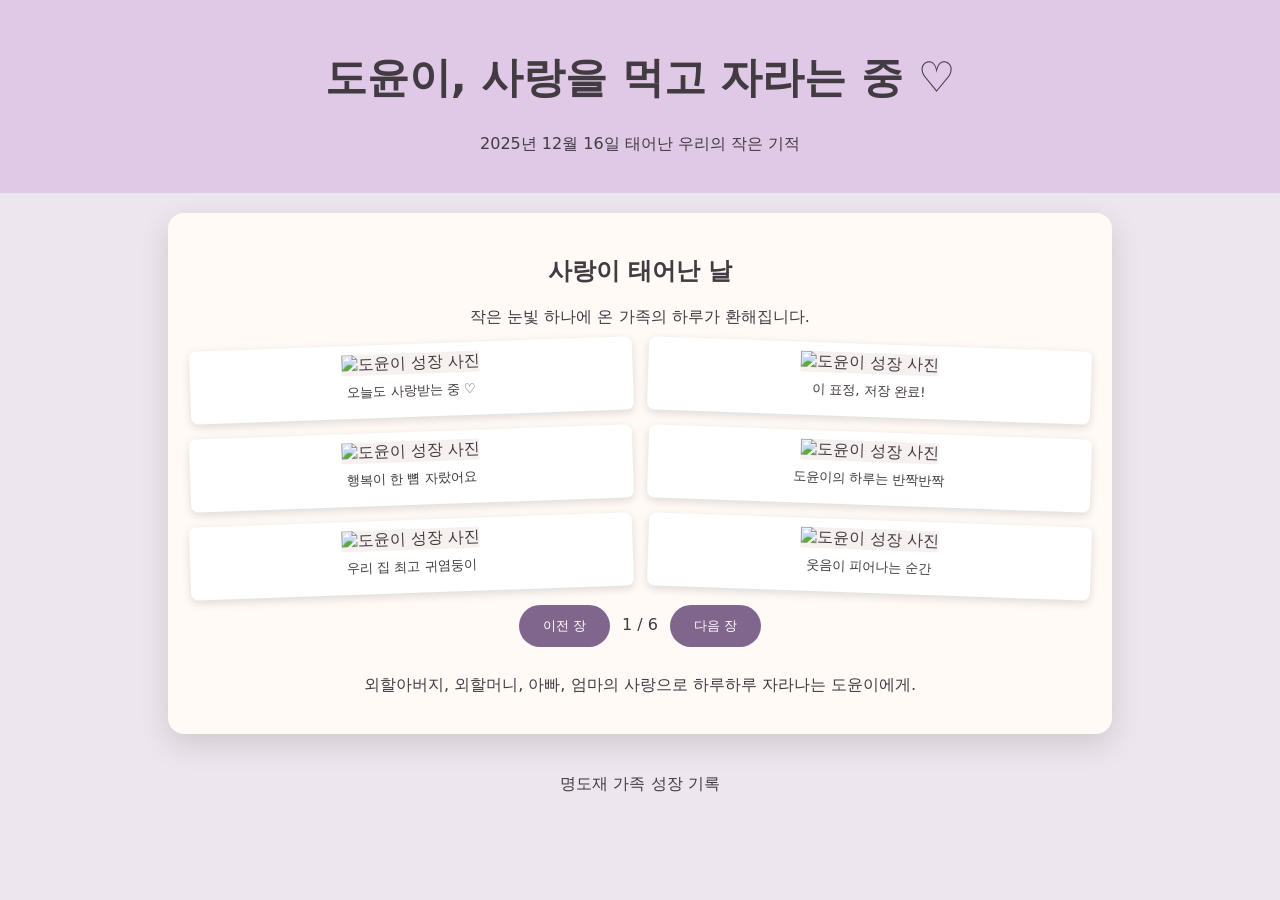
==== doyoun/index.html @ 586707bf "Add Doyoun photobook website entrypoint" ====
<!doctype html><html lang="ko"><meta charset="utf-8"><meta name="viewport" content="width=device-width,initial-scale=1"><title>도윤이의 성장 시집</title><style>body{margin:0;background:#eee6ee;color:#423b42;font-family:system-ui;text-align:center}header{background:#dfc9e6;padding:22px}main{max-width:900px;margin:20px auto;background:#fffaf6;padding:22px;border-radius:16px;box-shadow:0 10px 30px #0002}h1{font-size:clamp(25px,5vw,42px)}.grid{display:grid;grid-template-columns:repeat(2,1fr);gap:15px}.photo{background:#fff;padding:9px;box-shadow:0 3px 10px #0002;transform:rotate(var(--r));border-radius:7px}.photo img{width:100%;height:190px;object-fit:contain;background:#f6f1ef}.photo small{display:block;margin:8px}button{margin:12px;padding:12px 24px;border:0;border-radius:30px;background:#80658d;color:white}footer{padding:20px}@media(max-width:520px){.photo img{height:145px}}</style><header><h1>도윤이, 사랑을 먹고 자라는 중 ♡</h1><p>2025년 12월 16일 태어난 우리의 작은 기적</p></header><main><h2 id="title"></h2><p id="poem"></p><div class="grid" id="grid"></div><button onclick="go(-1)">이전 장</button><span id="count"></span><button onclick="go(1)">다음 장</button><p>외할아버지, 외할머니, 아빠, 엄마의 사랑으로 하루하루 자라나는 도윤이에게.</p></main><footer>명도재 가족 성장 기록</footer><script>const ids=["1000177016","1000177017","1000177018","1000177019","1000177020","1000177022","1000177023","1000177024","1000177025","1000177027","1000177028","1000177029","1000177030","1000177031","1000177032","1000177033","1000177034","1000177035","1000177038","1000177039","1000177040","1000177041","1000177042","1000177043","1000177044","1000177045","1000177046","1000177047","1000177048","1000177049","1000177050","1000177051","1000177052","1000177053","1000177054"];const titles=['사랑이 태어난 날','오늘도 웃음이 반짝','세상을 배우는 작은 손','가족이라는 포근한 품','하루하루 쑥쑥','도윤이의 행복한 오늘'];const captions=['오늘도 사랑받는 중 ♡','이 표정, 저장 완료!','행복이 한 뼘 자랐어요','도윤이의 하루는 반짝반짝','우리 집 최고 귀염둥이','웃음이 피어나는 순간'];let page=0;function go(n){page=Math.max(0,Math.min(Math.ceil(ids.length/6)-1,page+n));render()}function render(){document.getElementById('title').textContent=titles[page];document.getElementById('poem').textContent='작은 눈빛 하나에 온 가족의 하루가 환해집니다.';document.getElementById('count').textContent=(page+1)+' / '+Math.ceil(ids.length/6);document.getElementById('grid').innerHTML=ids.slice(page*6,page*6+6).map((id,i)=>'<div class="photo" style="--r:'+(i%2?2:-2)+'deg"><img src="photos/'+id+'.jpg" alt="도윤이 성장 사진" loading="lazy"><small>'+captions[(page*6+i)%6]+'</small></div>').join('')}render()</script></html>
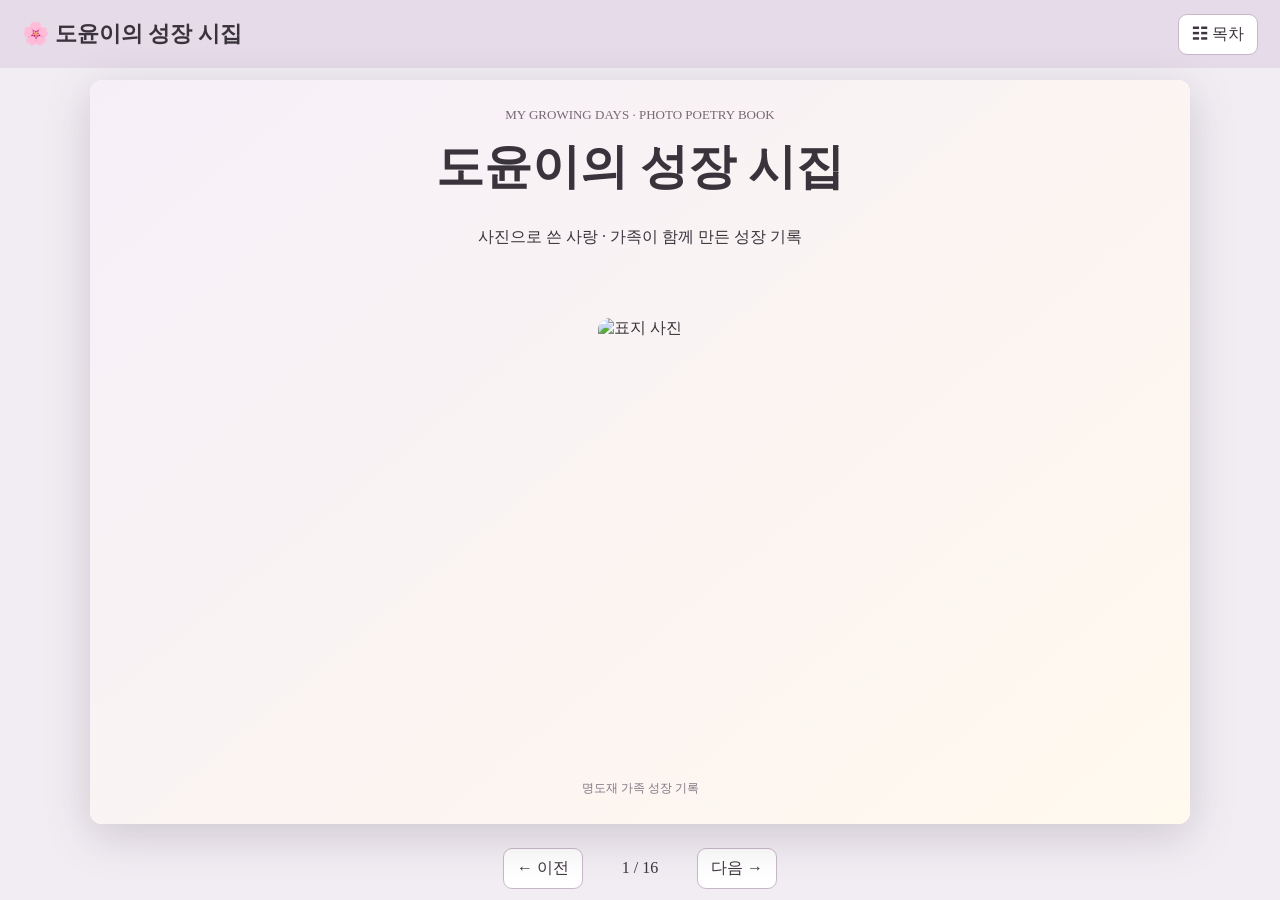
==== commit 15cc7224: "Add files via upload" ====
--- a/doyoun/index.html
+++ b/doyoun/index.html
@@ -1 +1,3 @@
-<!doctype html><html lang="ko"><meta charset="utf-8"><meta name="viewport" content="width=device-width,initial-scale=1"><title>도윤이의 성장 시집</title><style>body{margin:0;background:#eee6ee;color:#423b42;font-family:system-ui;text-align:center}header{background:#dfc9e6;padding:22px}main{max-width:900px;margin:20px auto;background:#fffaf6;padding:22px;border-radius:16px;box-shadow:0 10px 30px #0002}h1{font-size:clamp(25px,5vw,42px)}.grid{display:grid;grid-template-columns:repeat(2,1fr);gap:15px}.photo{background:#fff;padding:9px;box-shadow:0 3px 10px #0002;transform:rotate(var(--r));border-radius:7px}.photo img{width:100%;height:190px;object-fit:contain;background:#f6f1ef}.photo small{display:block;margin:8px}button{margin:12px;padding:12px 24px;border:0;border-radius:30px;background:#80658d;color:white}footer{padding:20px}@media(max-width:520px){.photo img{height:145px}}</style><header><h1>도윤이, 사랑을 먹고 자라는 중 ♡</h1><p>2025년 12월 16일 태어난 우리의 작은 기적</p></header><main><h2 id="title"></h2><p id="poem"></p><div class="grid" id="grid"></div><button onclick="go(-1)">이전 장</button><span id="count"></span><button onclick="go(1)">다음 장</button><p>외할아버지, 외할머니, 아빠, 엄마의 사랑으로 하루하루 자라나는 도윤이에게.</p></main><footer>명도재 가족 성장 기록</footer><script>const ids=["1000177016","1000177017","1000177018","1000177019","1000177020","1000177022","1000177023","1000177024","1000177025","1000177027","1000177028","1000177029","1000177030","1000177031","1000177032","1000177033","1000177034","1000177035","1000177038","1000177039","1000177040","1000177041","1000177042","1000177043","1000177044","1000177045","1000177046","1000177047","1000177048","1000177049","1000177050","1000177051","1000177052","1000177053","1000177054"];const titles=['사랑이 태어난 날','오늘도 웃음이 반짝','세상을 배우는 작은 손','가족이라는 포근한 품','하루하루 쑥쑥','도윤이의 행복한 오늘'];const captions=['오늘도 사랑받는 중 ♡','이 표정, 저장 완료!','행복이 한 뼘 자랐어요','도윤이의 하루는 반짝반짝','우리 집 최고 귀염둥이','웃음이 피어나는 순간'];let page=0;function go(n){page=Math.max(0,Math.min(Math.ceil(ids.length/6)-1,page+n));render()}function render(){document.getElementById('title').textContent=titles[page];document.getElementById('poem').textContent='작은 눈빛 하나에 온 가족의 하루가 환해집니다.';document.getElementById('count').textContent=(page+1)+' / '+Math.ceil(ids.length/6);document.getElementById('grid').innerHTML=ids.slice(page*6,page*6+6).map((id,i)=>'<div class="photo" style="--r:'+(i%2?2:-2)+'deg"><img src="photos/'+id+'.jpg" alt="도윤이 성장 사진" loading="lazy"><small>'+captions[(page*6+i)%6]+'</small></div>').join('')}render()</script></html>+<!doctype html><html lang="ko"><head><meta charset="UTF-8"><meta name="viewport" content="width=device-width, initial-scale=1"><meta name="theme-color" content="#eee6ed"><title>도윤이의 성장 시집</title><style>
+*{box-sizing:border-box}body{margin:0;font-family:Georgia,'Noto Serif KR','Malgun Gothic',serif;color:#39333c;background:#f2edf3}header{height:68px;background:#e6dbe9;display:flex;align-items:center;justify-content:space-between;padding:0 22px;gap:10px}header strong{font-size:clamp(15px,2vw,22px)}button,select{font:inherit;border:1px solid #c7b8c9;background:white;color:#3e3440;border-radius:9px;padding:9px 13px;cursor:pointer}button:hover{background:#f7eefa}.stage{height:calc(100dvh - 132px);min-height:390px;display:flex;justify-content:center;align-items:center;padding:12px}.book{width:min(1100px,100%);height:100%;background:#fffdf9;box-shadow:0 12px 45px #49394c35;border-radius:12px;overflow:hidden;position:relative}.page{height:100%;display:flex;flex-direction:column;padding:clamp(14px,3vh,34px) clamp(15px,4vw,55px);text-align:center;overflow:auto}.page h1{font-size:clamp(24px,4vw,48px);margin:12px 0}.page h2{font-size:clamp(19px,3vw,32px);margin:8px 0 18px}.page .body{white-space:pre-line;line-height:2.1;font-size:clamp(15px,1.8vw,21px);margin:auto}.cover{background:linear-gradient(140deg,#f6eff8,#fff9ee)}.cover img{height:58%;max-width:80%;object-fit:contain;border-radius:12px;margin:auto}.poem{display:grid;grid-template-columns:1fr 1fr;gap:24px;align-items:center;height:100%}.poem img{width:100%;height:100%;max-height:60vh;object-fit:contain;border-radius:12px}.gallery{display:grid;grid-template-columns:repeat(2,minmax(0,1fr));grid-template-rows:repeat(3,minmax(0,1fr));gap:9px;flex:1;min-height:0}.gallery img{width:100%;height:100%;object-fit:contain;background:#f5f1ee;border-radius:7px;cursor:zoom-in}.gallery figure{margin:0;min-height:0;overflow:hidden}.toolbar{height:64px;display:flex;align-items:center;justify-content:center;gap:12px}.count{min-width:90px;text-align:center}.toc{display:grid;grid-template-columns:repeat(2,1fr);gap:9px;max-width:640px;width:100%;margin:15px auto}.toc button{text-align:left}.foot{font-size:12px;color:#827687;margin-top:8px}.lightbox{position:fixed;inset:0;background:#000e;display:none;align-items:center;justify-content:center;z-index:20;padding:30px}.lightbox.open{display:flex}.lightbox img{max-height:92%;max-width:95%;object-fit:contain}.lightbox button{position:absolute;right:15px;top:15px}.muted{font-size:13px;color:#746a75}@media(max-width:650px){header{height:58px;padding:0 9px}header button{padding:7px;font-size:12px}.stage{height:calc(100dvh - 115px);padding:7px}.toolbar{height:57px}.page{padding:12px}.poem{display:flex;flex-direction:column;gap:5px}.poem img{max-height:36%;height:36%;width:100%}.poem .body{line-height:1.75}.gallery{gap:5px}.toc{grid-template-columns:1fr}.cover img{max-width:95%}}</style></head><body><header><strong>🌸 도윤이의 성장 시집</strong><div><button id="menu">☷ 목차</button> <button id="speak">🔊 이 페이지 읽기</button></div></header><main class="stage"><article class="book" id="book" aria-live="polite"></article></main><nav class="toolbar"><button id="prev">← 이전</button><span class="count" id="counter"></span><button id="next">다음 →</button></nav><div class="lightbox" id="lightbox"><button id="close">✕ 닫기</button><img id="zoom" alt="확대 사진"></div><script>
+const pages=[{"type": "cover", "title": "도윤이의 성장 시집", "subtitle": "사진으로 쓴 사랑 · 가족이 함께 만든 성장 기록", "images": ["1000177016.jpg"]}, {"type": "intro", "title": "책을 열며", "text": "도윤이의 작은 손과 환한 웃음, 호기심 가득한 눈빛을 오래 간직하고 싶었습니다. 평범한 하루가 모여 특별한 성장의 이야기가 됩니다. 이 책은 사진으로 남긴 사랑의 기록입니다."}, {"type": "toc", "title": "차례"}, {"type": "poem", "title": "작은 우주", "text": "작은 손 하나가\n우리 집의 계절을 바꾸었다.\n눈을 맞추면 봄이 오고\n웃음 한 번에 햇살이 번진다.\n도윤아, 너의 하루가\n우리에게는 한 권의 시란다.", "images": ["1000177016.jpg"]}, {"type": "poem", "title": "한 숟가락의 세상", "text": "조그만 입을 벌려\n세상의 맛을 배운다.\n한 숟가락에는 정성이 담기고\n입가에 묻은 밥풀에는\n오늘도 무럭무럭 자라는\n행복이 묻어난다.", "images": ["1000177023.jpg"]}, {"type": "poem", "title": "첫걸음", "text": "두 손으로 세상을 붙잡고\n한 발, 또 한 발.\n넘어져도 다시 일어서는\n작은 용기를 바라본다.\n네가 내딛는 모든 길에\n사랑이 먼저 가 있기를.", "images": ["1000177030.jpg"]}, {"type": "poem", "title": "웃음꽃", "text": "까르르, 작은 웃음이\n온 방에 꽃처럼 피어난다.\n눈을 찡그린 표정도\n장난기 가득한 얼굴도\n우리에게는 오래 간직할\n눈부신 오늘의 선물.", "images": ["1000177038.jpg"]}, {"type": "poem", "title": "함께라는 이름", "text": "식탁에 둘러앉은 얼굴들\n너를 바라보며 환해진다.\n손에서 손으로 건네는 온기\n사랑은 거창한 말이 아니라\n함께 밥을 먹고 웃는\n이 평범하고 귀한 시간.", "images": ["1000177044.jpg"]}, {"type": "poem", "title": "도윤이에게", "text": "도윤아, 천천히 자라렴.\n세상이 넓다는 것을 알게 될 때\n언제든 돌아와 쉴 수 있는\n따뜻한 품이 있음을 기억하렴.\n오늘의 너를 사랑하고\n내일의 너를 응원한다.", "images": ["1000177050.jpg"]}, {"type": "gallery", "title": "성장의 순간 1", "images": ["1000177016.jpg", "1000177017.jpg", "1000177018.jpg", "1000177019.jpg", "1000177020.jpg", "1000177022.jpg"]}, {"type": "gallery", "title": "성장의 순간 2", "images": ["1000177023.jpg", "1000177024.jpg", "1000177025.jpg", "1000177027.jpg", "1000177028.jpg", "1000177029.jpg"]}, {"type": "gallery", "title": "성장의 순간 3", "images": ["1000177030.jpg", "1000177031.jpg", "1000177032.jpg", "1000177033.jpg", "1000177034.jpg", "1000177035.jpg"]}, {"type": "gallery", "title": "성장의 순간 4", "images": ["1000177038.jpg", "1000177039.jpg", "1000177040.jpg", "1000177041.jpg", "1000177042.jpg", "1000177043.jpg"]}, {"type": "gallery", "title": "성장의 순간 5", "images": ["1000177044.jpg", "1000177045.jpg", "1000177046.jpg", "1000177047.jpg", "1000177048.jpg", "1000177049.jpg"]}, {"type": "gallery", "title": "성장의 순간 6", "images": ["1000177050.jpg", "1000177051.jpg", "1000177052.jpg", "1000177053.jpg", "1000177054.jpg"]}, {"type": "letter", "title": "사랑하는 도윤이에게", "text": "도윤아, 네가 웃으면 우리도 웃고, 네가 한 걸음 내딛으면 우리 마음도 함께 설렌단다. 오늘 사진 속의 작은 순간들이 훗날 너에게 따뜻한 기억이 되기를 바란다. 언제나 건강하고 밝게 자라렴.\n\n사랑을 담아, 할머니·할아버지가."}];let current=0;const book=document.getElementById('book'),counter=document.getElementById('counter');const photo=n=>'photos/'+encodeURIComponent(n);function esc(s){return String(s||'').replace(/[&<>"']/g,c=>({'&':'&amp;','<':'&lt;','>':'&gt;','"':'&quot;',"'":'&#39;'}[c]))}function stop(){if('speechSynthesis' in window)speechSynthesis.cancel()}function render(){stop();let p=pages[current],s='';if(p.type==='cover')s=`<div class="page cover"><div class="muted">MY GROWING DAYS · PHOTO POETRY BOOK</div><h1>${esc(p.title)}</h1><p>${esc(p.subtitle)}</p><img src="${photo(p.images[0])}" alt="표지 사진"><div class="foot">명도재 가족 성장 기록</div></div>`;else if(p.type==='toc')s=`<div class="page"><h2>차례</h2><div class="toc">${pages.map((x,i)=>i>2?`<button data-page="${i}">${String(i+1).padStart(2,'0')} · ${esc(x.title)}</button>`:'').join('')}</div></div>`;else if(p.type==='gallery')s=`<div class="page"><h2>${esc(p.title)}</h2><div class="gallery">${p.images.map((n,i)=>`<figure><img loading="lazy" src="${photo(n)}" alt="도윤이 성장 사진 ${i+1}" data-photo="${esc(n)}"></figure>`).join('')}</div><div class="foot">사진을 누르면 크게 볼 수 있습니다</div></div>`;else if(p.type==='poem')s=`<div class="page"><h2>${esc(p.title)}</h2><div class="poem"><img src="${photo(p.images[0])}" alt="시와 함께하는 사진"><div class="body">${esc(p.text)}</div></div></div>`;else s=`<div class="page"><h2>${esc(p.title)}</h2><div class="body">${esc(p.text)}</div></div>`;book.innerHTML=s;counter.textContent=`${current+1} / ${pages.length}`;document.getElementById('prev').disabled=current===0;document.getElementById('next').disabled=current===pages.length-1;document.getElementById('speak').style.display=['poem','intro','letter'].includes(p.type)?'inline-block':'none';book.querySelectorAll('[data-page]').forEach(b=>b.onclick=()=>go(+b.dataset.page));book.querySelectorAll('[data-photo]').forEach(img=>img.onclick=()=>{document.getElementById('zoom').src=img.src;document.getElementById('lightbox').classList.add('open')})}function go(i){current=Math.max(0,Math.min(pages.length-1,i));render()}document.getElementById('prev').onclick=()=>go(current-1);document.getElementById('next').onclick=()=>go(current+1);document.getElementById('menu').onclick=()=>go(2);document.getElementById('speak').onclick=()=>{if(!('speechSynthesis'in window)){alert('이 브라우저는 음성 읽기를 지원하지 않습니다.');return}stop();let p=pages[current],u=new SpeechSynthesisUtterance(p.title+'. '+p.text);u.lang='ko-KR';u.rate=.85;speechSynthesis.speak(u)};document.getElementById('close').onclick=()=>document.getElementById('lightbox').classList.remove('open');document.getElementById('lightbox').onclick=e=>{if(e.target.id==='lightbox')e.currentTarget.classList.remove('open')};document.addEventListener('keydown',e=>{if(e.key==='ArrowRight')go(current+1);if(e.key==='ArrowLeft')go(current-1);if(e.key==='Escape')document.getElementById('lightbox').classList.remove('open')});render();</script></body></html>
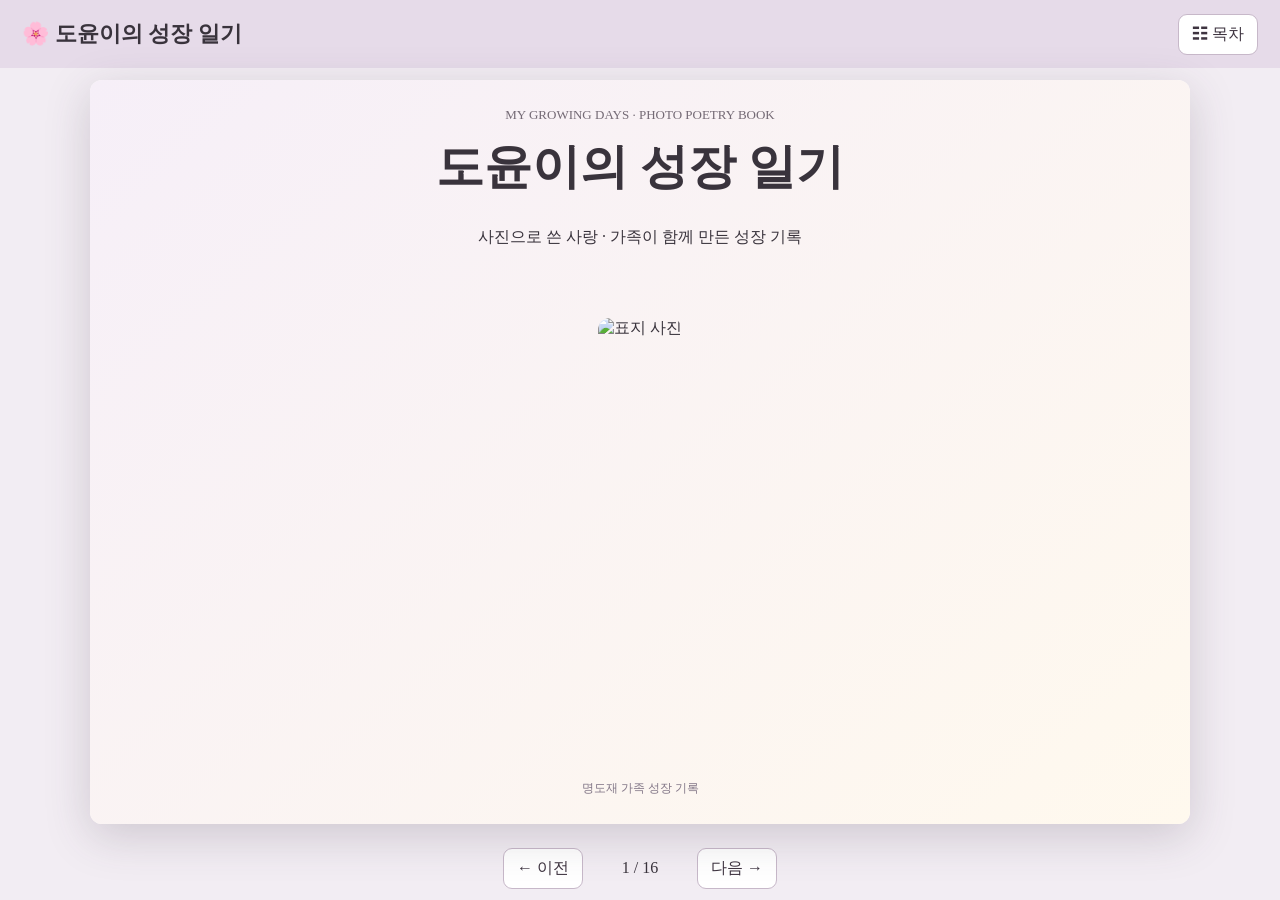
==== commit 7f51bda0: "Rename Doyoun website to 성장 일기" ====
--- a/doyoun/index.html
+++ b/doyoun/index.html
@@ -1,3 +1,3 @@
-<!doctype html><html lang="ko"><head><meta charset="UTF-8"><meta name="viewport" content="width=device-width, initial-scale=1"><meta name="theme-color" content="#eee6ed"><title>도윤이의 성장 시집</title><style>
-*{box-sizing:border-box}body{margin:0;font-family:Georgia,'Noto Serif KR','Malgun Gothic',serif;color:#39333c;background:#f2edf3}header{height:68px;background:#e6dbe9;display:flex;align-items:center;justify-content:space-between;padding:0 22px;gap:10px}header strong{font-size:clamp(15px,2vw,22px)}button,select{font:inherit;border:1px solid #c7b8c9;background:white;color:#3e3440;border-radius:9px;padding:9px 13px;cursor:pointer}button:hover{background:#f7eefa}.stage{height:calc(100dvh - 132px);min-height:390px;display:flex;justify-content:center;align-items:center;padding:12px}.book{width:min(1100px,100%);height:100%;background:#fffdf9;box-shadow:0 12px 45px #49394c35;border-radius:12px;overflow:hidden;position:relative}.page{height:100%;display:flex;flex-direction:column;padding:clamp(14px,3vh,34px) clamp(15px,4vw,55px);text-align:center;overflow:auto}.page h1{font-size:clamp(24px,4vw,48px);margin:12px 0}.page h2{font-size:clamp(19px,3vw,32px);margin:8px 0 18px}.page .body{white-space:pre-line;line-height:2.1;font-size:clamp(15px,1.8vw,21px);margin:auto}.cover{background:linear-gradient(140deg,#f6eff8,#fff9ee)}.cover img{height:58%;max-width:80%;object-fit:contain;border-radius:12px;margin:auto}.poem{display:grid;grid-template-columns:1fr 1fr;gap:24px;align-items:center;height:100%}.poem img{width:100%;height:100%;max-height:60vh;object-fit:contain;border-radius:12px}.gallery{display:grid;grid-template-columns:repeat(2,minmax(0,1fr));grid-template-rows:repeat(3,minmax(0,1fr));gap:9px;flex:1;min-height:0}.gallery img{width:100%;height:100%;object-fit:contain;background:#f5f1ee;border-radius:7px;cursor:zoom-in}.gallery figure{margin:0;min-height:0;overflow:hidden}.toolbar{height:64px;display:flex;align-items:center;justify-content:center;gap:12px}.count{min-width:90px;text-align:center}.toc{display:grid;grid-template-columns:repeat(2,1fr);gap:9px;max-width:640px;width:100%;margin:15px auto}.toc button{text-align:left}.foot{font-size:12px;color:#827687;margin-top:8px}.lightbox{position:fixed;inset:0;background:#000e;display:none;align-items:center;justify-content:center;z-index:20;padding:30px}.lightbox.open{display:flex}.lightbox img{max-height:92%;max-width:95%;object-fit:contain}.lightbox button{position:absolute;right:15px;top:15px}.muted{font-size:13px;color:#746a75}@media(max-width:650px){header{height:58px;padding:0 9px}header button{padding:7px;font-size:12px}.stage{height:calc(100dvh - 115px);padding:7px}.toolbar{height:57px}.page{padding:12px}.poem{display:flex;flex-direction:column;gap:5px}.poem img{max-height:36%;height:36%;width:100%}.poem .body{line-height:1.75}.gallery{gap:5px}.toc{grid-template-columns:1fr}.cover img{max-width:95%}}</style></head><body><header><strong>🌸 도윤이의 성장 시집</strong><div><button id="menu">☷ 목차</button> <button id="speak">🔊 이 페이지 읽기</button></div></header><main class="stage"><article class="book" id="book" aria-live="polite"></article></main><nav class="toolbar"><button id="prev">← 이전</button><span class="count" id="counter"></span><button id="next">다음 →</button></nav><div class="lightbox" id="lightbox"><button id="close">✕ 닫기</button><img id="zoom" alt="확대 사진"></div><script>
-const pages=[{"type": "cover", "title": "도윤이의 성장 시집", "subtitle": "사진으로 쓴 사랑 · 가족이 함께 만든 성장 기록", "images": ["1000177016.jpg"]}, {"type": "intro", "title": "책을 열며", "text": "도윤이의 작은 손과 환한 웃음, 호기심 가득한 눈빛을 오래 간직하고 싶었습니다. 평범한 하루가 모여 특별한 성장의 이야기가 됩니다. 이 책은 사진으로 남긴 사랑의 기록입니다."}, {"type": "toc", "title": "차례"}, {"type": "poem", "title": "작은 우주", "text": "작은 손 하나가\n우리 집의 계절을 바꾸었다.\n눈을 맞추면 봄이 오고\n웃음 한 번에 햇살이 번진다.\n도윤아, 너의 하루가\n우리에게는 한 권의 시란다.", "images": ["1000177016.jpg"]}, {"type": "poem", "title": "한 숟가락의 세상", "text": "조그만 입을 벌려\n세상의 맛을 배운다.\n한 숟가락에는 정성이 담기고\n입가에 묻은 밥풀에는\n오늘도 무럭무럭 자라는\n행복이 묻어난다.", "images": ["1000177023.jpg"]}, {"type": "poem", "title": "첫걸음", "text": "두 손으로 세상을 붙잡고\n한 발, 또 한 발.\n넘어져도 다시 일어서는\n작은 용기를 바라본다.\n네가 내딛는 모든 길에\n사랑이 먼저 가 있기를.", "images": ["1000177030.jpg"]}, {"type": "poem", "title": "웃음꽃", "text": "까르르, 작은 웃음이\n온 방에 꽃처럼 피어난다.\n눈을 찡그린 표정도\n장난기 가득한 얼굴도\n우리에게는 오래 간직할\n눈부신 오늘의 선물.", "images": ["1000177038.jpg"]}, {"type": "poem", "title": "함께라는 이름", "text": "식탁에 둘러앉은 얼굴들\n너를 바라보며 환해진다.\n손에서 손으로 건네는 온기\n사랑은 거창한 말이 아니라\n함께 밥을 먹고 웃는\n이 평범하고 귀한 시간.", "images": ["1000177044.jpg"]}, {"type": "poem", "title": "도윤이에게", "text": "도윤아, 천천히 자라렴.\n세상이 넓다는 것을 알게 될 때\n언제든 돌아와 쉴 수 있는\n따뜻한 품이 있음을 기억하렴.\n오늘의 너를 사랑하고\n내일의 너를 응원한다.", "images": ["1000177050.jpg"]}, {"type": "gallery", "title": "성장의 순간 1", "images": ["1000177016.jpg", "1000177017.jpg", "1000177018.jpg", "1000177019.jpg", "1000177020.jpg", "1000177022.jpg"]}, {"type": "gallery", "title": "성장의 순간 2", "images": ["1000177023.jpg", "1000177024.jpg", "1000177025.jpg", "1000177027.jpg", "1000177028.jpg", "1000177029.jpg"]}, {"type": "gallery", "title": "성장의 순간 3", "images": ["1000177030.jpg", "1000177031.jpg", "1000177032.jpg", "1000177033.jpg", "1000177034.jpg", "1000177035.jpg"]}, {"type": "gallery", "title": "성장의 순간 4", "images": ["1000177038.jpg", "1000177039.jpg", "1000177040.jpg", "1000177041.jpg", "1000177042.jpg", "1000177043.jpg"]}, {"type": "gallery", "title": "성장의 순간 5", "images": ["1000177044.jpg", "1000177045.jpg", "1000177046.jpg", "1000177047.jpg", "1000177048.jpg", "1000177049.jpg"]}, {"type": "gallery", "title": "성장의 순간 6", "images": ["1000177050.jpg", "1000177051.jpg", "1000177052.jpg", "1000177053.jpg", "1000177054.jpg"]}, {"type": "letter", "title": "사랑하는 도윤이에게", "text": "도윤아, 네가 웃으면 우리도 웃고, 네가 한 걸음 내딛으면 우리 마음도 함께 설렌단다. 오늘 사진 속의 작은 순간들이 훗날 너에게 따뜻한 기억이 되기를 바란다. 언제나 건강하고 밝게 자라렴.\n\n사랑을 담아, 할머니·할아버지가."}];let current=0;const book=document.getElementById('book'),counter=document.getElementById('counter');const photo=n=>'photos/'+encodeURIComponent(n);function esc(s){return String(s||'').replace(/[&<>"']/g,c=>({'&':'&amp;','<':'&lt;','>':'&gt;','"':'&quot;',"'":'&#39;'}[c]))}function stop(){if('speechSynthesis' in window)speechSynthesis.cancel()}function render(){stop();let p=pages[current],s='';if(p.type==='cover')s=`<div class="page cover"><div class="muted">MY GROWING DAYS · PHOTO POETRY BOOK</div><h1>${esc(p.title)}</h1><p>${esc(p.subtitle)}</p><img src="${photo(p.images[0])}" alt="표지 사진"><div class="foot">명도재 가족 성장 기록</div></div>`;else if(p.type==='toc')s=`<div class="page"><h2>차례</h2><div class="toc">${pages.map((x,i)=>i>2?`<button data-page="${i}">${String(i+1).padStart(2,'0')} · ${esc(x.title)}</button>`:'').join('')}</div></div>`;else if(p.type==='gallery')s=`<div class="page"><h2>${esc(p.title)}</h2><div class="gallery">${p.images.map((n,i)=>`<figure><img loading="lazy" src="${photo(n)}" alt="도윤이 성장 사진 ${i+1}" data-photo="${esc(n)}"></figure>`).join('')}</div><div class="foot">사진을 누르면 크게 볼 수 있습니다</div></div>`;else if(p.type==='poem')s=`<div class="page"><h2>${esc(p.title)}</h2><div class="poem"><img src="${photo(p.images[0])}" alt="시와 함께하는 사진"><div class="body">${esc(p.text)}</div></div></div>`;else s=`<div class="page"><h2>${esc(p.title)}</h2><div class="body">${esc(p.text)}</div></div>`;book.innerHTML=s;counter.textContent=`${current+1} / ${pages.length}`;document.getElementById('prev').disabled=current===0;document.getElementById('next').disabled=current===pages.length-1;document.getElementById('speak').style.display=['poem','intro','letter'].includes(p.type)?'inline-block':'none';book.querySelectorAll('[data-page]').forEach(b=>b.onclick=()=>go(+b.dataset.page));book.querySelectorAll('[data-photo]').forEach(img=>img.onclick=()=>{document.getElementById('zoom').src=img.src;document.getElementById('lightbox').classList.add('open')})}function go(i){current=Math.max(0,Math.min(pages.length-1,i));render()}document.getElementById('prev').onclick=()=>go(current-1);document.getElementById('next').onclick=()=>go(current+1);document.getElementById('menu').onclick=()=>go(2);document.getElementById('speak').onclick=()=>{if(!('speechSynthesis'in window)){alert('이 브라우저는 음성 읽기를 지원하지 않습니다.');return}stop();let p=pages[current],u=new SpeechSynthesisUtterance(p.title+'. '+p.text);u.lang='ko-KR';u.rate=.85;speechSynthesis.speak(u)};document.getElementById('close').onclick=()=>document.getElementById('lightbox').classList.remove('open');document.getElementById('lightbox').onclick=e=>{if(e.target.id==='lightbox')e.currentTarget.classList.remove('open')};document.addEventListener('keydown',e=>{if(e.key==='ArrowRight')go(current+1);if(e.key==='ArrowLeft')go(current-1);if(e.key==='Escape')document.getElementById('lightbox').classList.remove('open')});render();</script></body></html>+<!doctype html><html lang="ko"><head><meta charset="UTF-8"><meta name="viewport" content="width=device-width, initial-scale=1"><meta name="theme-color" content="#eee6ed"><title>도윤이의 성장 일기</title><style>
+*{box-sizing:border-box}body{margin:0;font-family:Georgia,'Noto Serif KR','Malgun Gothic',serif;color:#39333c;background:#f2edf3}header{height:68px;background:#e6dbe9;display:flex;align-items:center;justify-content:space-between;padding:0 22px;gap:10px}header strong{font-size:clamp(15px,2vw,22px)}button,select{font:inherit;border:1px solid #c7b8c9;background:white;color:#3e3440;border-radius:9px;padding:9px 13px;cursor:pointer}button:hover{background:#f7eefa}.stage{height:calc(100dvh - 132px);min-height:390px;display:flex;justify-content:center;align-items:center;padding:12px}.book{width:min(1100px,100%);height:100%;background:#fffdf9;box-shadow:0 12px 45px #49394c35;border-radius:12px;overflow:hidden;position:relative}.page{height:100%;display:flex;flex-direction:column;padding:clamp(14px,3vh,34px) clamp(15px,4vw,55px);text-align:center;overflow:auto}.page h1{font-size:clamp(24px,4vw,48px);margin:12px 0}.page h2{font-size:clamp(19px,3vw,32px);margin:8px 0 18px}.page .body{white-space:pre-line;line-height:2.1;font-size:clamp(15px,1.8vw,21px);margin:auto}.cover{background:linear-gradient(140deg,#f6eff8,#fff9ee)}.cover img{height:58%;max-width:80%;object-fit:contain;border-radius:12px;margin:auto}.poem{display:grid;grid-template-columns:1fr 1fr;gap:24px;align-items:center;height:100%}.poem img{width:100%;height:100%;max-height:60vh;object-fit:contain;border-radius:12px}.gallery{display:grid;grid-template-columns:repeat(2,minmax(0,1fr));grid-template-rows:repeat(3,minmax(0,1fr));gap:9px;flex:1;min-height:0}.gallery img{width:100%;height:100%;object-fit:contain;background:#f5f1ee;border-radius:7px;cursor:zoom-in}.gallery figure{margin:0;min-height:0;overflow:hidden}.toolbar{height:64px;display:flex;align-items:center;justify-content:center;gap:12px}.count{min-width:90px;text-align:center}.toc{display:grid;grid-template-columns:repeat(2,1fr);gap:9px;max-width:640px;width:100%;margin:15px auto}.toc button{text-align:left}.foot{font-size:12px;color:#827687;margin-top:8px}.lightbox{position:fixed;inset:0;background:#000e;display:none;align-items:center;justify-content:center;z-index:20;padding:30px}.lightbox.open{display:flex}.lightbox img{max-height:92%;max-width:95%;object-fit:contain}.lightbox button{position:absolute;right:15px;top:15px}.muted{font-size:13px;color:#746a75}@media(max-width:650px){header{height:58px;padding:0 9px}header button{padding:7px;font-size:12px}.stage{height:calc(100dvh - 115px);padding:7px}.toolbar{height:57px}.page{padding:12px}.poem{display:flex;flex-direction:column;gap:5px}.poem img{max-height:36%;height:36%;width:100%}.poem .body{line-height:1.75}.gallery{gap:5px}.toc{grid-template-columns:1fr}.cover img{max-width:95%}}</style></head><body><header><strong>🌸 도윤이의 성장 일기</strong><div><button id="menu">☷ 목차</button> <button id="speak">🔊 이 페이지 읽기</button></div></header><main class="stage"><article class="book" id="book" aria-live="polite"></article></main><nav class="toolbar"><button id="prev">← 이전</button><span class="count" id="counter"></span><button id="next">다음 →</button></nav><div class="lightbox" id="lightbox"><button id="close">✕ 닫기</button><img id="zoom" alt="확대 사진"></div><script>
+const pages=[{"type": "cover", "title": "도윤이의 성장 일기", "subtitle": "사진으로 쓴 사랑 · 가족이 함께 만든 성장 기록", "images": ["1000177016.jpg"]}, {"type": "intro", "title": "책을 열며", "text": "도윤이의 작은 손과 환한 웃음, 호기심 가득한 눈빛을 오래 간직하고 싶었습니다. 평범한 하루가 모여 특별한 성장의 이야기가 됩니다. 이 책은 사진으로 남긴 사랑의 기록입니다."}, {"type": "toc", "title": "차례"}, {"type": "poem", "title": "작은 우주", "text": "작은 손 하나가\n우리 집의 계절을 바꾸었다.\n눈을 맞추면 봄이 오고\n웃음 한 번에 햇살이 번진다.\n도윤아, 너의 하루가\n우리에게는 한 권의 시란다.", "images": ["1000177016.jpg"]}, {"type": "poem", "title": "한 숟가락의 세상", "text": "조그만 입을 벌려\n세상의 맛을 배운다.\n한 숟가락에는 정성이 담기고\n입가에 묻은 밥풀에는\n오늘도 무럭무럭 자라는\n행복이 묻어난다.", "images": ["1000177023.jpg"]}, {"type": "poem", "title": "첫걸음", "text": "두 손으로 세상을 붙잡고\n한 발, 또 한 발.\n넘어져도 다시 일어서는\n작은 용기를 바라본다.\n네가 내딛는 모든 길에\n사랑이 먼저 가 있기를.", "images": ["1000177030.jpg"]}, {"type": "poem", "title": "웃음꽃", "text": "까르르, 작은 웃음이\n온 방에 꽃처럼 피어난다.\n눈을 찡그린 표정도\n장난기 가득한 얼굴도\n우리에게는 오래 간직할\n눈부신 오늘의 선물.", "images": ["1000177038.jpg"]}, {"type": "poem", "title": "함께라는 이름", "text": "식탁에 둘러앉은 얼굴들\n너를 바라보며 환해진다.\n손에서 손으로 건네는 온기\n사랑은 거창한 말이 아니라\n함께 밥을 먹고 웃는\n이 평범하고 귀한 시간.", "images": ["1000177044.jpg"]}, {"type": "poem", "title": "도윤이에게", "text": "도윤아, 천천히 자라렴.\n세상이 넓다는 것을 알게 될 때\n언제든 돌아와 쉴 수 있는\n따뜻한 품이 있음을 기억하렴.\n오늘의 너를 사랑하고\n내일의 너를 응원한다.", "images": ["1000177050.jpg"]}, {"type": "gallery", "title": "성장의 순간 1", "images": ["1000177016.jpg", "1000177017.jpg", "1000177018.jpg", "1000177019.jpg", "1000177020.jpg", "1000177022.jpg"]}, {"type": "gallery", "title": "성장의 순간 2", "images": ["1000177023.jpg", "1000177024.jpg", "1000177025.jpg", "1000177027.jpg", "1000177028.jpg", "1000177029.jpg"]}, {"type": "gallery", "title": "성장의 순간 3", "images": ["1000177030.jpg", "1000177031.jpg", "1000177032.jpg", "1000177033.jpg", "1000177034.jpg", "1000177035.jpg"]}, {"type": "gallery", "title": "성장의 순간 4", "images": ["1000177038.jpg", "1000177039.jpg", "1000177040.jpg", "1000177041.jpg", "1000177042.jpg", "1000177043.jpg"]}, {"type": "gallery", "title": "성장의 순간 5", "images": ["1000177044.jpg", "1000177045.jpg", "1000177046.jpg", "1000177047.jpg", "1000177048.jpg", "1000177049.jpg"]}, {"type": "gallery", "title": "성장의 순간 6", "images": ["1000177050.jpg", "1000177051.jpg", "1000177052.jpg", "1000177053.jpg", "1000177054.jpg"]}, {"type": "letter", "title": "사랑하는 도윤이에게", "text": "도윤아, 네가 웃으면 우리도 웃고, 네가 한 걸음 내딛으면 우리 마음도 함께 설렌단다. 오늘 사진 속의 작은 순간들이 훗날 너에게 따뜻한 기억이 되기를 바란다. 언제나 건강하고 밝게 자라렴.\n\n사랑을 담아, 할머니·할아버지가."}];let current=0;const book=document.getElementById('book'),counter=document.getElementById('counter');const photo=n=>'photos/'+encodeURIComponent(n);function esc(s){return String(s||'').replace(/[&<>"']/g,c=>({'&':'&amp;','<':'&lt;','>':'&gt;','"':'&quot;',"'":'&#39;'}[c]))}function stop(){if('speechSynthesis' in window)speechSynthesis.cancel()}function render(){stop();let p=pages[current],s='';if(p.type==='cover')s=`<div class="page cover"><div class="muted">MY GROWING DAYS · PHOTO POETRY BOOK</div><h1>${esc(p.title)}</h1><p>${esc(p.subtitle)}</p><img src="${photo(p.images[0])}" alt="표지 사진"><div class="foot">명도재 가족 성장 기록</div></div>`;else if(p.type==='toc')s=`<div class="page"><h2>차례</h2><div class="toc">${pages.map((x,i)=>i>2?`<button data-page="${i}">${String(i+1).padStart(2,'0')} · ${esc(x.title)}</button>`:'').join('')}</div></div>`;else if(p.type==='gallery')s=`<div class="page"><h2>${esc(p.title)}</h2><div class="gallery">${p.images.map((n,i)=>`<figure><img loading="lazy" src="${photo(n)}" alt="도윤이 성장 사진 ${i+1}" data-photo="${esc(n)}"></figure>`).join('')}</div><div class="foot">사진을 누르면 크게 볼 수 있습니다</div></div>`;else if(p.type==='poem')s=`<div class="page"><h2>${esc(p.title)}</h2><div class="poem"><img src="${photo(p.images[0])}" alt="시와 함께하는 사진"><div class="body">${esc(p.text)}</div></div></div>`;else s=`<div class="page"><h2>${esc(p.title)}</h2><div class="body">${esc(p.text)}</div></div>`;book.innerHTML=s;counter.textContent=`${current+1} / ${pages.length}`;document.getElementById('prev').disabled=current===0;document.getElementById('next').disabled=current===pages.length-1;document.getElementById('speak').style.display=['poem','intro','letter'].includes(p.type)?'inline-block':'none';book.querySelectorAll('[data-page]').forEach(b=>b.onclick=()=>go(+b.dataset.page));book.querySelectorAll('[data-photo]').forEach(img=>img.onclick=()=>{document.getElementById('zoom').src=img.src;document.getElementById('lightbox').classList.add('open')})}function go(i){current=Math.max(0,Math.min(pages.length-1,i));render()}document.getElementById('prev').onclick=()=>go(current-1);document.getElementById('next').onclick=()=>go(current+1);document.getElementById('menu').onclick=()=>go(2);document.getElementById('speak').onclick=()=>{if(!('speechSynthesis'in window)){alert('이 브라우저는 음성 읽기를 지원하지 않습니다.');return}stop();let p=pages[current],u=new SpeechSynthesisUtterance(p.title+'. '+p.text);u.lang='ko-KR';u.rate=.85;speechSynthesis.speak(u)};document.getElementById('close').onclick=()=>document.getElementById('lightbox').classList.remove('open');document.getElementById('lightbox').onclick=e=>{if(e.target.id==='lightbox')e.currentTarget.classList.remove('open')};document.addEventListener('keydown',e=>{if(e.key==='ArrowRight')go(current+1);if(e.key==='ArrowLeft')go(current-1);if(e.key==='Escape')document.getElementById('lightbox').classList.remove('open')});render();</script></body></html>
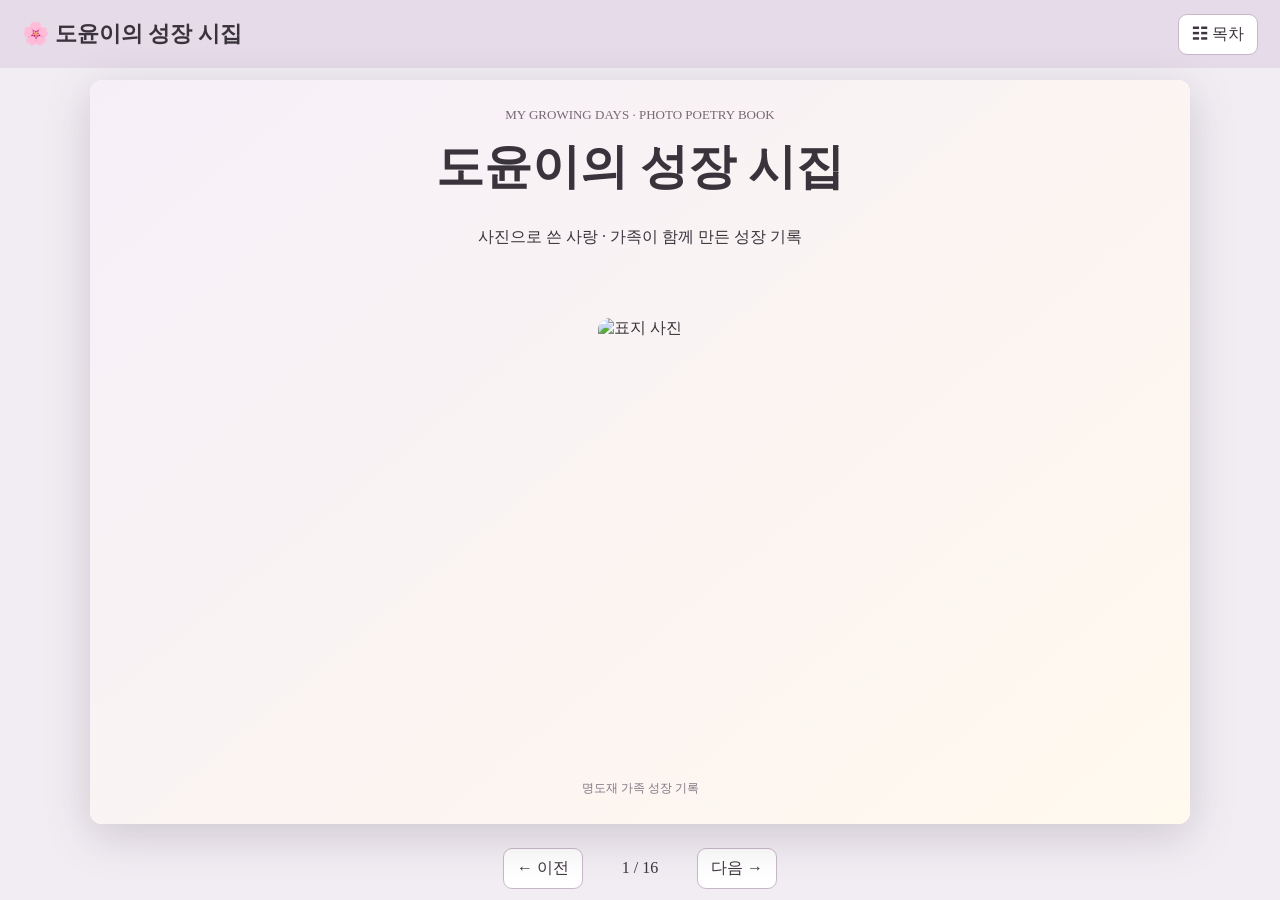
==== commit 588aba79: "Add files via upload" ====
--- a/doyoun/index.html
+++ b/doyoun/index.html
@@ -1,3 +1,3 @@
-<!doctype html><html lang="ko"><head><meta charset="UTF-8"><meta name="viewport" content="width=device-width, initial-scale=1"><meta name="theme-color" content="#eee6ed"><title>도윤이의 성장 일기</title><style>
-*{box-sizing:border-box}body{margin:0;font-family:Georgia,'Noto Serif KR','Malgun Gothic',serif;color:#39333c;background:#f2edf3}header{height:68px;background:#e6dbe9;display:flex;align-items:center;justify-content:space-between;padding:0 22px;gap:10px}header strong{font-size:clamp(15px,2vw,22px)}button,select{font:inherit;border:1px solid #c7b8c9;background:white;color:#3e3440;border-radius:9px;padding:9px 13px;cursor:pointer}button:hover{background:#f7eefa}.stage{height:calc(100dvh - 132px);min-height:390px;display:flex;justify-content:center;align-items:center;padding:12px}.book{width:min(1100px,100%);height:100%;background:#fffdf9;box-shadow:0 12px 45px #49394c35;border-radius:12px;overflow:hidden;position:relative}.page{height:100%;display:flex;flex-direction:column;padding:clamp(14px,3vh,34px) clamp(15px,4vw,55px);text-align:center;overflow:auto}.page h1{font-size:clamp(24px,4vw,48px);margin:12px 0}.page h2{font-size:clamp(19px,3vw,32px);margin:8px 0 18px}.page .body{white-space:pre-line;line-height:2.1;font-size:clamp(15px,1.8vw,21px);margin:auto}.cover{background:linear-gradient(140deg,#f6eff8,#fff9ee)}.cover img{height:58%;max-width:80%;object-fit:contain;border-radius:12px;margin:auto}.poem{display:grid;grid-template-columns:1fr 1fr;gap:24px;align-items:center;height:100%}.poem img{width:100%;height:100%;max-height:60vh;object-fit:contain;border-radius:12px}.gallery{display:grid;grid-template-columns:repeat(2,minmax(0,1fr));grid-template-rows:repeat(3,minmax(0,1fr));gap:9px;flex:1;min-height:0}.gallery img{width:100%;height:100%;object-fit:contain;background:#f5f1ee;border-radius:7px;cursor:zoom-in}.gallery figure{margin:0;min-height:0;overflow:hidden}.toolbar{height:64px;display:flex;align-items:center;justify-content:center;gap:12px}.count{min-width:90px;text-align:center}.toc{display:grid;grid-template-columns:repeat(2,1fr);gap:9px;max-width:640px;width:100%;margin:15px auto}.toc button{text-align:left}.foot{font-size:12px;color:#827687;margin-top:8px}.lightbox{position:fixed;inset:0;background:#000e;display:none;align-items:center;justify-content:center;z-index:20;padding:30px}.lightbox.open{display:flex}.lightbox img{max-height:92%;max-width:95%;object-fit:contain}.lightbox button{position:absolute;right:15px;top:15px}.muted{font-size:13px;color:#746a75}@media(max-width:650px){header{height:58px;padding:0 9px}header button{padding:7px;font-size:12px}.stage{height:calc(100dvh - 115px);padding:7px}.toolbar{height:57px}.page{padding:12px}.poem{display:flex;flex-direction:column;gap:5px}.poem img{max-height:36%;height:36%;width:100%}.poem .body{line-height:1.75}.gallery{gap:5px}.toc{grid-template-columns:1fr}.cover img{max-width:95%}}</style></head><body><header><strong>🌸 도윤이의 성장 일기</strong><div><button id="menu">☷ 목차</button> <button id="speak">🔊 이 페이지 읽기</button></div></header><main class="stage"><article class="book" id="book" aria-live="polite"></article></main><nav class="toolbar"><button id="prev">← 이전</button><span class="count" id="counter"></span><button id="next">다음 →</button></nav><div class="lightbox" id="lightbox"><button id="close">✕ 닫기</button><img id="zoom" alt="확대 사진"></div><script>
-const pages=[{"type": "cover", "title": "도윤이의 성장 일기", "subtitle": "사진으로 쓴 사랑 · 가족이 함께 만든 성장 기록", "images": ["1000177016.jpg"]}, {"type": "intro", "title": "책을 열며", "text": "도윤이의 작은 손과 환한 웃음, 호기심 가득한 눈빛을 오래 간직하고 싶었습니다. 평범한 하루가 모여 특별한 성장의 이야기가 됩니다. 이 책은 사진으로 남긴 사랑의 기록입니다."}, {"type": "toc", "title": "차례"}, {"type": "poem", "title": "작은 우주", "text": "작은 손 하나가\n우리 집의 계절을 바꾸었다.\n눈을 맞추면 봄이 오고\n웃음 한 번에 햇살이 번진다.\n도윤아, 너의 하루가\n우리에게는 한 권의 시란다.", "images": ["1000177016.jpg"]}, {"type": "poem", "title": "한 숟가락의 세상", "text": "조그만 입을 벌려\n세상의 맛을 배운다.\n한 숟가락에는 정성이 담기고\n입가에 묻은 밥풀에는\n오늘도 무럭무럭 자라는\n행복이 묻어난다.", "images": ["1000177023.jpg"]}, {"type": "poem", "title": "첫걸음", "text": "두 손으로 세상을 붙잡고\n한 발, 또 한 발.\n넘어져도 다시 일어서는\n작은 용기를 바라본다.\n네가 내딛는 모든 길에\n사랑이 먼저 가 있기를.", "images": ["1000177030.jpg"]}, {"type": "poem", "title": "웃음꽃", "text": "까르르, 작은 웃음이\n온 방에 꽃처럼 피어난다.\n눈을 찡그린 표정도\n장난기 가득한 얼굴도\n우리에게는 오래 간직할\n눈부신 오늘의 선물.", "images": ["1000177038.jpg"]}, {"type": "poem", "title": "함께라는 이름", "text": "식탁에 둘러앉은 얼굴들\n너를 바라보며 환해진다.\n손에서 손으로 건네는 온기\n사랑은 거창한 말이 아니라\n함께 밥을 먹고 웃는\n이 평범하고 귀한 시간.", "images": ["1000177044.jpg"]}, {"type": "poem", "title": "도윤이에게", "text": "도윤아, 천천히 자라렴.\n세상이 넓다는 것을 알게 될 때\n언제든 돌아와 쉴 수 있는\n따뜻한 품이 있음을 기억하렴.\n오늘의 너를 사랑하고\n내일의 너를 응원한다.", "images": ["1000177050.jpg"]}, {"type": "gallery", "title": "성장의 순간 1", "images": ["1000177016.jpg", "1000177017.jpg", "1000177018.jpg", "1000177019.jpg", "1000177020.jpg", "1000177022.jpg"]}, {"type": "gallery", "title": "성장의 순간 2", "images": ["1000177023.jpg", "1000177024.jpg", "1000177025.jpg", "1000177027.jpg", "1000177028.jpg", "1000177029.jpg"]}, {"type": "gallery", "title": "성장의 순간 3", "images": ["1000177030.jpg", "1000177031.jpg", "1000177032.jpg", "1000177033.jpg", "1000177034.jpg", "1000177035.jpg"]}, {"type": "gallery", "title": "성장의 순간 4", "images": ["1000177038.jpg", "1000177039.jpg", "1000177040.jpg", "1000177041.jpg", "1000177042.jpg", "1000177043.jpg"]}, {"type": "gallery", "title": "성장의 순간 5", "images": ["1000177044.jpg", "1000177045.jpg", "1000177046.jpg", "1000177047.jpg", "1000177048.jpg", "1000177049.jpg"]}, {"type": "gallery", "title": "성장의 순간 6", "images": ["1000177050.jpg", "1000177051.jpg", "1000177052.jpg", "1000177053.jpg", "1000177054.jpg"]}, {"type": "letter", "title": "사랑하는 도윤이에게", "text": "도윤아, 네가 웃으면 우리도 웃고, 네가 한 걸음 내딛으면 우리 마음도 함께 설렌단다. 오늘 사진 속의 작은 순간들이 훗날 너에게 따뜻한 기억이 되기를 바란다. 언제나 건강하고 밝게 자라렴.\n\n사랑을 담아, 할머니·할아버지가."}];let current=0;const book=document.getElementById('book'),counter=document.getElementById('counter');const photo=n=>'photos/'+encodeURIComponent(n);function esc(s){return String(s||'').replace(/[&<>"']/g,c=>({'&':'&amp;','<':'&lt;','>':'&gt;','"':'&quot;',"'":'&#39;'}[c]))}function stop(){if('speechSynthesis' in window)speechSynthesis.cancel()}function render(){stop();let p=pages[current],s='';if(p.type==='cover')s=`<div class="page cover"><div class="muted">MY GROWING DAYS · PHOTO POETRY BOOK</div><h1>${esc(p.title)}</h1><p>${esc(p.subtitle)}</p><img src="${photo(p.images[0])}" alt="표지 사진"><div class="foot">명도재 가족 성장 기록</div></div>`;else if(p.type==='toc')s=`<div class="page"><h2>차례</h2><div class="toc">${pages.map((x,i)=>i>2?`<button data-page="${i}">${String(i+1).padStart(2,'0')} · ${esc(x.title)}</button>`:'').join('')}</div></div>`;else if(p.type==='gallery')s=`<div class="page"><h2>${esc(p.title)}</h2><div class="gallery">${p.images.map((n,i)=>`<figure><img loading="lazy" src="${photo(n)}" alt="도윤이 성장 사진 ${i+1}" data-photo="${esc(n)}"></figure>`).join('')}</div><div class="foot">사진을 누르면 크게 볼 수 있습니다</div></div>`;else if(p.type==='poem')s=`<div class="page"><h2>${esc(p.title)}</h2><div class="poem"><img src="${photo(p.images[0])}" alt="시와 함께하는 사진"><div class="body">${esc(p.text)}</div></div></div>`;else s=`<div class="page"><h2>${esc(p.title)}</h2><div class="body">${esc(p.text)}</div></div>`;book.innerHTML=s;counter.textContent=`${current+1} / ${pages.length}`;document.getElementById('prev').disabled=current===0;document.getElementById('next').disabled=current===pages.length-1;document.getElementById('speak').style.display=['poem','intro','letter'].includes(p.type)?'inline-block':'none';book.querySelectorAll('[data-page]').forEach(b=>b.onclick=()=>go(+b.dataset.page));book.querySelectorAll('[data-photo]').forEach(img=>img.onclick=()=>{document.getElementById('zoom').src=img.src;document.getElementById('lightbox').classList.add('open')})}function go(i){current=Math.max(0,Math.min(pages.length-1,i));render()}document.getElementById('prev').onclick=()=>go(current-1);document.getElementById('next').onclick=()=>go(current+1);document.getElementById('menu').onclick=()=>go(2);document.getElementById('speak').onclick=()=>{if(!('speechSynthesis'in window)){alert('이 브라우저는 음성 읽기를 지원하지 않습니다.');return}stop();let p=pages[current],u=new SpeechSynthesisUtterance(p.title+'. '+p.text);u.lang='ko-KR';u.rate=.85;speechSynthesis.speak(u)};document.getElementById('close').onclick=()=>document.getElementById('lightbox').classList.remove('open');document.getElementById('lightbox').onclick=e=>{if(e.target.id==='lightbox')e.currentTarget.classList.remove('open')};document.addEventListener('keydown',e=>{if(e.key==='ArrowRight')go(current+1);if(e.key==='ArrowLeft')go(current-1);if(e.key==='Escape')document.getElementById('lightbox').classList.remove('open')});render();</script></body></html>+<!doctype html><html lang="ko"><head><meta charset="UTF-8"><meta name="viewport" content="width=device-width, initial-scale=1"><meta name="theme-color" content="#eee6ed"><title>도윤이의 성장 시집</title><style>
+*{box-sizing:border-box}body{margin:0;font-family:Georgia,'Noto Serif KR','Malgun Gothic',serif;color:#39333c;background:#f2edf3}header{height:68px;background:#e6dbe9;display:flex;align-items:center;justify-content:space-between;padding:0 22px;gap:10px}header strong{font-size:clamp(15px,2vw,22px)}button,select{font:inherit;border:1px solid #c7b8c9;background:white;color:#3e3440;border-radius:9px;padding:9px 13px;cursor:pointer}button:hover{background:#f7eefa}.stage{height:calc(100dvh - 132px);min-height:390px;display:flex;justify-content:center;align-items:center;padding:12px}.book{width:min(1100px,100%);height:100%;background:#fffdf9;box-shadow:0 12px 45px #49394c35;border-radius:12px;overflow:hidden;position:relative}.page{height:100%;display:flex;flex-direction:column;padding:clamp(14px,3vh,34px) clamp(15px,4vw,55px);text-align:center;overflow:auto}.page h1{font-size:clamp(24px,4vw,48px);margin:12px 0}.page h2{font-size:clamp(19px,3vw,32px);margin:8px 0 18px}.page .body{white-space:pre-line;line-height:2.1;font-size:clamp(15px,1.8vw,21px);margin:auto}.cover{background:linear-gradient(140deg,#f6eff8,#fff9ee)}.cover img{height:58%;max-width:80%;object-fit:contain;border-radius:12px;margin:auto}.poem{display:grid;grid-template-columns:1fr 1fr;gap:24px;align-items:center;height:100%}.poem img{width:100%;height:100%;max-height:60vh;object-fit:contain;border-radius:12px}.gallery{display:grid;grid-template-columns:repeat(2,minmax(0,1fr));grid-template-rows:repeat(3,minmax(0,1fr));gap:9px;flex:1;min-height:0}.gallery img{width:100%;height:100%;object-fit:contain;background:#f5f1ee;border-radius:7px;cursor:zoom-in}.gallery figure{margin:0;min-height:0;overflow:hidden}.toolbar{height:64px;display:flex;align-items:center;justify-content:center;gap:12px}.count{min-width:90px;text-align:center}.toc{display:grid;grid-template-columns:repeat(2,1fr);gap:9px;max-width:640px;width:100%;margin:15px auto}.toc button{text-align:left}.foot{font-size:12px;color:#827687;margin-top:8px}.lightbox{position:fixed;inset:0;background:#000e;display:none;align-items:center;justify-content:center;z-index:20;padding:30px}.lightbox.open{display:flex}.lightbox img{max-height:92%;max-width:95%;object-fit:contain}.lightbox button{position:absolute;right:15px;top:15px}.muted{font-size:13px;color:#746a75}@media(max-width:650px){header{height:58px;padding:0 9px}header button{padding:7px;font-size:12px}.stage{height:calc(100dvh - 115px);padding:7px}.toolbar{height:57px}.page{padding:12px}.poem{display:flex;flex-direction:column;gap:5px}.poem img{max-height:36%;height:36%;width:100%}.poem .body{line-height:1.75}.gallery{gap:5px}.toc{grid-template-columns:1fr}.cover img{max-width:95%}}</style></head><body><header><strong>🌸 도윤이의 성장 시집</strong><div><button id="menu">☷ 목차</button> <button id="speak">🔊 이 페이지 읽기</button></div></header><main class="stage"><article class="book" id="book" aria-live="polite"></article></main><nav class="toolbar"><button id="prev">← 이전</button><span class="count" id="counter"></span><button id="next">다음 →</button></nav><div class="lightbox" id="lightbox"><button id="close">✕ 닫기</button><img id="zoom" alt="확대 사진"></div><script>
+const pages=[{"type": "cover", "title": "도윤이의 성장 시집", "subtitle": "사진으로 쓴 사랑 · 가족이 함께 만든 성장 기록", "images": ["1000177016.jpg"]}, {"type": "intro", "title": "책을 열며", "text": "도윤이의 작은 손과 환한 웃음, 호기심 가득한 눈빛을 오래 간직하고 싶었습니다. 평범한 하루가 모여 특별한 성장의 이야기가 됩니다. 이 책은 사진으로 남긴 사랑의 기록입니다."}, {"type": "toc", "title": "차례"}, {"type": "poem", "title": "작은 우주", "text": "작은 손 하나가\n우리 집의 계절을 바꾸었다.\n눈을 맞추면 봄이 오고\n웃음 한 번에 햇살이 번진다.\n도윤아, 너의 하루가\n우리에게는 한 권의 시란다.", "images": ["1000177016.jpg"]}, {"type": "poem", "title": "한 숟가락의 세상", "text": "조그만 입을 벌려\n세상의 맛을 배운다.\n한 숟가락에는 정성이 담기고\n입가에 묻은 밥풀에는\n오늘도 무럭무럭 자라는\n행복이 묻어난다.", "images": ["1000177023.jpg"]}, {"type": "poem", "title": "첫걸음", "text": "두 손으로 세상을 붙잡고\n한 발, 또 한 발.\n넘어져도 다시 일어서는\n작은 용기를 바라본다.\n네가 내딛는 모든 길에\n사랑이 먼저 가 있기를.", "images": ["1000177030.jpg"]}, {"type": "poem", "title": "웃음꽃", "text": "까르르, 작은 웃음이\n온 방에 꽃처럼 피어난다.\n눈을 찡그린 표정도\n장난기 가득한 얼굴도\n우리에게는 오래 간직할\n눈부신 오늘의 선물.", "images": ["1000177038.jpg"]}, {"type": "poem", "title": "함께라는 이름", "text": "식탁에 둘러앉은 얼굴들\n너를 바라보며 환해진다.\n손에서 손으로 건네는 온기\n사랑은 거창한 말이 아니라\n함께 밥을 먹고 웃는\n이 평범하고 귀한 시간.", "images": ["1000177044.jpg"]}, {"type": "poem", "title": "도윤이에게", "text": "도윤아, 천천히 자라렴.\n세상이 넓다는 것을 알게 될 때\n언제든 돌아와 쉴 수 있는\n따뜻한 품이 있음을 기억하렴.\n오늘의 너를 사랑하고\n내일의 너를 응원한다.", "images": ["1000177050.jpg"]}, {"type": "gallery", "title": "성장의 순간 1", "images": ["1000177016.jpg", "1000177017.jpg", "1000177018.jpg", "1000177019.jpg", "1000177020.jpg", "1000177022.jpg"]}, {"type": "gallery", "title": "성장의 순간 2", "images": ["1000177023.jpg", "1000177024.jpg", "1000177025.jpg", "1000177027.jpg", "1000177028.jpg", "1000177029.jpg"]}, {"type": "gallery", "title": "성장의 순간 3", "images": ["1000177030.jpg", "1000177031.jpg", "1000177032.jpg", "1000177033.jpg", "1000177034.jpg", "1000177035.jpg"]}, {"type": "gallery", "title": "성장의 순간 4", "images": ["1000177038.jpg", "1000177039.jpg", "1000177040.jpg", "1000177041.jpg", "1000177042.jpg", "1000177043.jpg"]}, {"type": "gallery", "title": "성장의 순간 5", "images": ["1000177044.jpg", "1000177045.jpg", "1000177046.jpg", "1000177047.jpg", "1000177048.jpg", "1000177049.jpg"]}, {"type": "gallery", "title": "성장의 순간 6", "images": ["1000177050.jpg", "1000177051.jpg", "1000177052.jpg", "1000177053.jpg", "1000177054.jpg"]}, {"type": "letter", "title": "사랑하는 도윤이에게", "text": "도윤아, 네가 웃으면 우리도 웃고, 네가 한 걸음 내딛으면 우리 마음도 함께 설렌단다. 오늘 사진 속의 작은 순간들이 훗날 너에게 따뜻한 기억이 되기를 바란다. 언제나 건강하고 밝게 자라렴.\n\n사랑을 담아, 할머니·할아버지가."}];let current=0;const book=document.getElementById('book'),counter=document.getElementById('counter');const photo=n=>'photos/'+encodeURIComponent(n);function esc(s){return String(s||'').replace(/[&<>"']/g,c=>({'&':'&amp;','<':'&lt;','>':'&gt;','"':'&quot;',"'":'&#39;'}[c]))}function stop(){if('speechSynthesis' in window)speechSynthesis.cancel()}function render(){stop();let p=pages[current],s='';if(p.type==='cover')s=`<div class="page cover"><div class="muted">MY GROWING DAYS · PHOTO POETRY BOOK</div><h1>${esc(p.title)}</h1><p>${esc(p.subtitle)}</p><img src="${photo(p.images[0])}" alt="표지 사진"><div class="foot">명도재 가족 성장 기록</div></div>`;else if(p.type==='toc')s=`<div class="page"><h2>차례</h2><div class="toc">${pages.map((x,i)=>i>2?`<button data-page="${i}">${String(i+1).padStart(2,'0')} · ${esc(x.title)}</button>`:'').join('')}</div></div>`;else if(p.type==='gallery')s=`<div class="page"><h2>${esc(p.title)}</h2><div class="gallery">${p.images.map((n,i)=>`<figure><img loading="lazy" src="${photo(n)}" alt="도윤이 성장 사진 ${i+1}" data-photo="${esc(n)}"></figure>`).join('')}</div><div class="foot">사진을 누르면 크게 볼 수 있습니다</div></div>`;else if(p.type==='poem')s=`<div class="page"><h2>${esc(p.title)}</h2><div class="poem"><img src="${photo(p.images[0])}" alt="시와 함께하는 사진"><div class="body">${esc(p.text)}</div></div></div>`;else s=`<div class="page"><h2>${esc(p.title)}</h2><div class="body">${esc(p.text)}</div></div>`;book.innerHTML=s;counter.textContent=`${current+1} / ${pages.length}`;document.getElementById('prev').disabled=current===0;document.getElementById('next').disabled=current===pages.length-1;document.getElementById('speak').style.display=['poem','intro','letter'].includes(p.type)?'inline-block':'none';book.querySelectorAll('[data-page]').forEach(b=>b.onclick=()=>go(+b.dataset.page));book.querySelectorAll('[data-photo]').forEach(img=>img.onclick=()=>{document.getElementById('zoom').src=img.src;document.getElementById('lightbox').classList.add('open')})}function go(i){current=Math.max(0,Math.min(pages.length-1,i));render()}document.getElementById('prev').onclick=()=>go(current-1);document.getElementById('next').onclick=()=>go(current+1);document.getElementById('menu').onclick=()=>go(2);document.getElementById('speak').onclick=()=>{if(!('speechSynthesis'in window)){alert('이 브라우저는 음성 읽기를 지원하지 않습니다.');return}stop();let p=pages[current],u=new SpeechSynthesisUtterance(p.title+'. '+p.text);u.lang='ko-KR';u.rate=.85;speechSynthesis.speak(u)};document.getElementById('close').onclick=()=>document.getElementById('lightbox').classList.remove('open');document.getElementById('lightbox').onclick=e=>{if(e.target.id==='lightbox')e.currentTarget.classList.remove('open')};document.addEventListener('keydown',e=>{if(e.key==='ArrowRight')go(current+1);if(e.key==='ArrowLeft')go(current-1);if(e.key==='Escape')document.getElementById('lightbox').classList.remove('open')});render();</script></body></html>
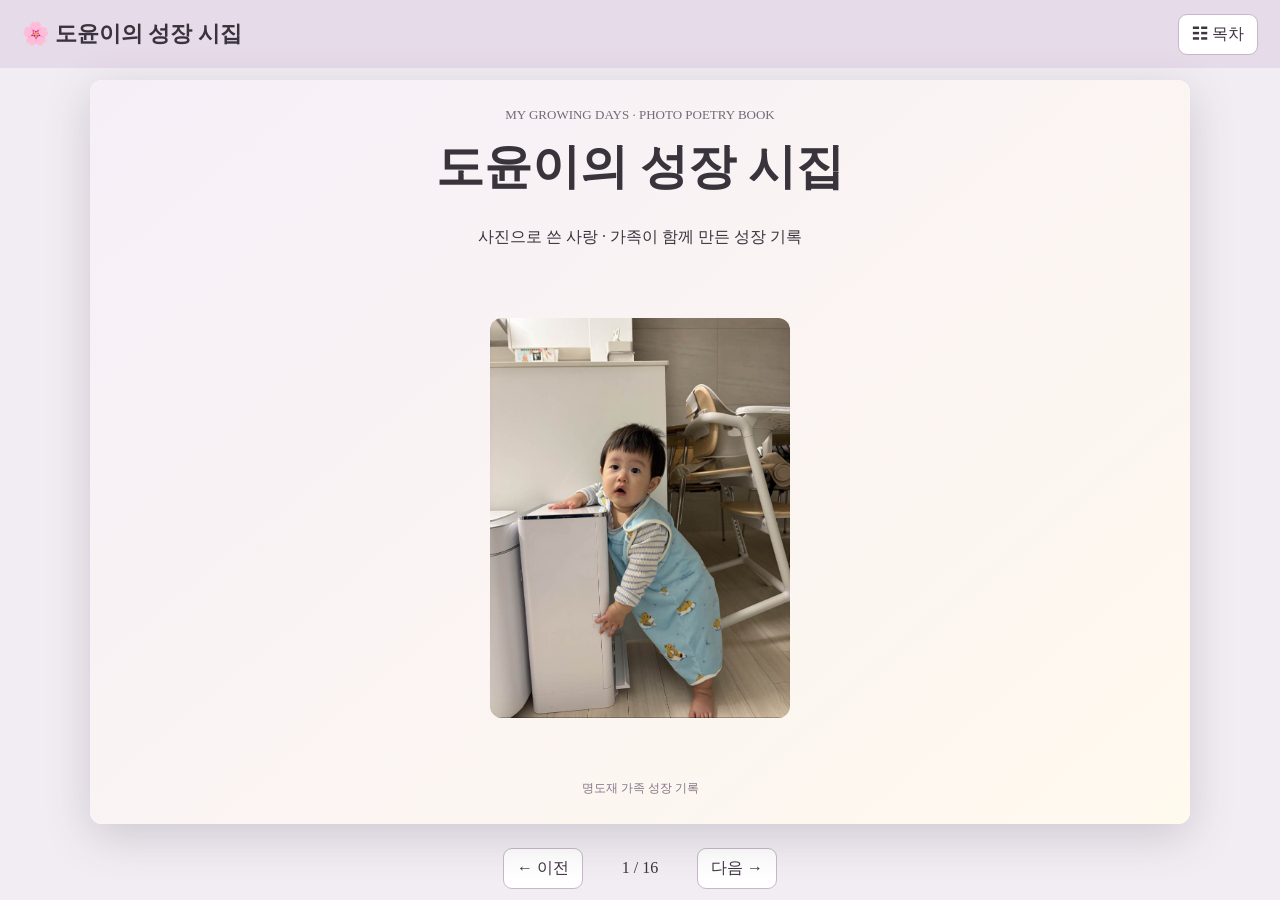
==== commit f94179cb: "Add files via upload" ====
--- a/doyoun/index.html
+++ b/doyoun/index.html
@@ -1,3 +1,3 @@
 <!doctype html><html lang="ko"><head><meta charset="UTF-8"><meta name="viewport" content="width=device-width, initial-scale=1"><meta name="theme-color" content="#eee6ed"><title>도윤이의 성장 시집</title><style>
 *{box-sizing:border-box}body{margin:0;font-family:Georgia,'Noto Serif KR','Malgun Gothic',serif;color:#39333c;background:#f2edf3}header{height:68px;background:#e6dbe9;display:flex;align-items:center;justify-content:space-between;padding:0 22px;gap:10px}header strong{font-size:clamp(15px,2vw,22px)}button,select{font:inherit;border:1px solid #c7b8c9;background:white;color:#3e3440;border-radius:9px;padding:9px 13px;cursor:pointer}button:hover{background:#f7eefa}.stage{height:calc(100dvh - 132px);min-height:390px;display:flex;justify-content:center;align-items:center;padding:12px}.book{width:min(1100px,100%);height:100%;background:#fffdf9;box-shadow:0 12px 45px #49394c35;border-radius:12px;overflow:hidden;position:relative}.page{height:100%;display:flex;flex-direction:column;padding:clamp(14px,3vh,34px) clamp(15px,4vw,55px);text-align:center;overflow:auto}.page h1{font-size:clamp(24px,4vw,48px);margin:12px 0}.page h2{font-size:clamp(19px,3vw,32px);margin:8px 0 18px}.page .body{white-space:pre-line;line-height:2.1;font-size:clamp(15px,1.8vw,21px);margin:auto}.cover{background:linear-gradient(140deg,#f6eff8,#fff9ee)}.cover img{height:58%;max-width:80%;object-fit:contain;border-radius:12px;margin:auto}.poem{display:grid;grid-template-columns:1fr 1fr;gap:24px;align-items:center;height:100%}.poem img{width:100%;height:100%;max-height:60vh;object-fit:contain;border-radius:12px}.gallery{display:grid;grid-template-columns:repeat(2,minmax(0,1fr));grid-template-rows:repeat(3,minmax(0,1fr));gap:9px;flex:1;min-height:0}.gallery img{width:100%;height:100%;object-fit:contain;background:#f5f1ee;border-radius:7px;cursor:zoom-in}.gallery figure{margin:0;min-height:0;overflow:hidden}.toolbar{height:64px;display:flex;align-items:center;justify-content:center;gap:12px}.count{min-width:90px;text-align:center}.toc{display:grid;grid-template-columns:repeat(2,1fr);gap:9px;max-width:640px;width:100%;margin:15px auto}.toc button{text-align:left}.foot{font-size:12px;color:#827687;margin-top:8px}.lightbox{position:fixed;inset:0;background:#000e;display:none;align-items:center;justify-content:center;z-index:20;padding:30px}.lightbox.open{display:flex}.lightbox img{max-height:92%;max-width:95%;object-fit:contain}.lightbox button{position:absolute;right:15px;top:15px}.muted{font-size:13px;color:#746a75}@media(max-width:650px){header{height:58px;padding:0 9px}header button{padding:7px;font-size:12px}.stage{height:calc(100dvh - 115px);padding:7px}.toolbar{height:57px}.page{padding:12px}.poem{display:flex;flex-direction:column;gap:5px}.poem img{max-height:36%;height:36%;width:100%}.poem .body{line-height:1.75}.gallery{gap:5px}.toc{grid-template-columns:1fr}.cover img{max-width:95%}}</style></head><body><header><strong>🌸 도윤이의 성장 시집</strong><div><button id="menu">☷ 목차</button> <button id="speak">🔊 이 페이지 읽기</button></div></header><main class="stage"><article class="book" id="book" aria-live="polite"></article></main><nav class="toolbar"><button id="prev">← 이전</button><span class="count" id="counter"></span><button id="next">다음 →</button></nav><div class="lightbox" id="lightbox"><button id="close">✕ 닫기</button><img id="zoom" alt="확대 사진"></div><script>
-const pages=[{"type": "cover", "title": "도윤이의 성장 시집", "subtitle": "사진으로 쓴 사랑 · 가족이 함께 만든 성장 기록", "images": ["1000177016.jpg"]}, {"type": "intro", "title": "책을 열며", "text": "도윤이의 작은 손과 환한 웃음, 호기심 가득한 눈빛을 오래 간직하고 싶었습니다. 평범한 하루가 모여 특별한 성장의 이야기가 됩니다. 이 책은 사진으로 남긴 사랑의 기록입니다."}, {"type": "toc", "title": "차례"}, {"type": "poem", "title": "작은 우주", "text": "작은 손 하나가\n우리 집의 계절을 바꾸었다.\n눈을 맞추면 봄이 오고\n웃음 한 번에 햇살이 번진다.\n도윤아, 너의 하루가\n우리에게는 한 권의 시란다.", "images": ["1000177016.jpg"]}, {"type": "poem", "title": "한 숟가락의 세상", "text": "조그만 입을 벌려\n세상의 맛을 배운다.\n한 숟가락에는 정성이 담기고\n입가에 묻은 밥풀에는\n오늘도 무럭무럭 자라는\n행복이 묻어난다.", "images": ["1000177023.jpg"]}, {"type": "poem", "title": "첫걸음", "text": "두 손으로 세상을 붙잡고\n한 발, 또 한 발.\n넘어져도 다시 일어서는\n작은 용기를 바라본다.\n네가 내딛는 모든 길에\n사랑이 먼저 가 있기를.", "images": ["1000177030.jpg"]}, {"type": "poem", "title": "웃음꽃", "text": "까르르, 작은 웃음이\n온 방에 꽃처럼 피어난다.\n눈을 찡그린 표정도\n장난기 가득한 얼굴도\n우리에게는 오래 간직할\n눈부신 오늘의 선물.", "images": ["1000177038.jpg"]}, {"type": "poem", "title": "함께라는 이름", "text": "식탁에 둘러앉은 얼굴들\n너를 바라보며 환해진다.\n손에서 손으로 건네는 온기\n사랑은 거창한 말이 아니라\n함께 밥을 먹고 웃는\n이 평범하고 귀한 시간.", "images": ["1000177044.jpg"]}, {"type": "poem", "title": "도윤이에게", "text": "도윤아, 천천히 자라렴.\n세상이 넓다는 것을 알게 될 때\n언제든 돌아와 쉴 수 있는\n따뜻한 품이 있음을 기억하렴.\n오늘의 너를 사랑하고\n내일의 너를 응원한다.", "images": ["1000177050.jpg"]}, {"type": "gallery", "title": "성장의 순간 1", "images": ["1000177016.jpg", "1000177017.jpg", "1000177018.jpg", "1000177019.jpg", "1000177020.jpg", "1000177022.jpg"]}, {"type": "gallery", "title": "성장의 순간 2", "images": ["1000177023.jpg", "1000177024.jpg", "1000177025.jpg", "1000177027.jpg", "1000177028.jpg", "1000177029.jpg"]}, {"type": "gallery", "title": "성장의 순간 3", "images": ["1000177030.jpg", "1000177031.jpg", "1000177032.jpg", "1000177033.jpg", "1000177034.jpg", "1000177035.jpg"]}, {"type": "gallery", "title": "성장의 순간 4", "images": ["1000177038.jpg", "1000177039.jpg", "1000177040.jpg", "1000177041.jpg", "1000177042.jpg", "1000177043.jpg"]}, {"type": "gallery", "title": "성장의 순간 5", "images": ["1000177044.jpg", "1000177045.jpg", "1000177046.jpg", "1000177047.jpg", "1000177048.jpg", "1000177049.jpg"]}, {"type": "gallery", "title": "성장의 순간 6", "images": ["1000177050.jpg", "1000177051.jpg", "1000177052.jpg", "1000177053.jpg", "1000177054.jpg"]}, {"type": "letter", "title": "사랑하는 도윤이에게", "text": "도윤아, 네가 웃으면 우리도 웃고, 네가 한 걸음 내딛으면 우리 마음도 함께 설렌단다. 오늘 사진 속의 작은 순간들이 훗날 너에게 따뜻한 기억이 되기를 바란다. 언제나 건강하고 밝게 자라렴.\n\n사랑을 담아, 할머니·할아버지가."}];let current=0;const book=document.getElementById('book'),counter=document.getElementById('counter');const photo=n=>'photos/'+encodeURIComponent(n);function esc(s){return String(s||'').replace(/[&<>"']/g,c=>({'&':'&amp;','<':'&lt;','>':'&gt;','"':'&quot;',"'":'&#39;'}[c]))}function stop(){if('speechSynthesis' in window)speechSynthesis.cancel()}function render(){stop();let p=pages[current],s='';if(p.type==='cover')s=`<div class="page cover"><div class="muted">MY GROWING DAYS · PHOTO POETRY BOOK</div><h1>${esc(p.title)}</h1><p>${esc(p.subtitle)}</p><img src="${photo(p.images[0])}" alt="표지 사진"><div class="foot">명도재 가족 성장 기록</div></div>`;else if(p.type==='toc')s=`<div class="page"><h2>차례</h2><div class="toc">${pages.map((x,i)=>i>2?`<button data-page="${i}">${String(i+1).padStart(2,'0')} · ${esc(x.title)}</button>`:'').join('')}</div></div>`;else if(p.type==='gallery')s=`<div class="page"><h2>${esc(p.title)}</h2><div class="gallery">${p.images.map((n,i)=>`<figure><img loading="lazy" src="${photo(n)}" alt="도윤이 성장 사진 ${i+1}" data-photo="${esc(n)}"></figure>`).join('')}</div><div class="foot">사진을 누르면 크게 볼 수 있습니다</div></div>`;else if(p.type==='poem')s=`<div class="page"><h2>${esc(p.title)}</h2><div class="poem"><img src="${photo(p.images[0])}" alt="시와 함께하는 사진"><div class="body">${esc(p.text)}</div></div></div>`;else s=`<div class="page"><h2>${esc(p.title)}</h2><div class="body">${esc(p.text)}</div></div>`;book.innerHTML=s;counter.textContent=`${current+1} / ${pages.length}`;document.getElementById('prev').disabled=current===0;document.getElementById('next').disabled=current===pages.length-1;document.getElementById('speak').style.display=['poem','intro','letter'].includes(p.type)?'inline-block':'none';book.querySelectorAll('[data-page]').forEach(b=>b.onclick=()=>go(+b.dataset.page));book.querySelectorAll('[data-photo]').forEach(img=>img.onclick=()=>{document.getElementById('zoom').src=img.src;document.getElementById('lightbox').classList.add('open')})}function go(i){current=Math.max(0,Math.min(pages.length-1,i));render()}document.getElementById('prev').onclick=()=>go(current-1);document.getElementById('next').onclick=()=>go(current+1);document.getElementById('menu').onclick=()=>go(2);document.getElementById('speak').onclick=()=>{if(!('speechSynthesis'in window)){alert('이 브라우저는 음성 읽기를 지원하지 않습니다.');return}stop();let p=pages[current],u=new SpeechSynthesisUtterance(p.title+'. '+p.text);u.lang='ko-KR';u.rate=.85;speechSynthesis.speak(u)};document.getElementById('close').onclick=()=>document.getElementById('lightbox').classList.remove('open');document.getElementById('lightbox').onclick=e=>{if(e.target.id==='lightbox')e.currentTarget.classList.remove('open')};document.addEventListener('keydown',e=>{if(e.key==='ArrowRight')go(current+1);if(e.key==='ArrowLeft')go(current-1);if(e.key==='Escape')document.getElementById('lightbox').classList.remove('open')});render();</script></body></html>+const pages=[{"type": "cover", "title": "도윤이의 성장 시집", "subtitle": "사진으로 쓴 사랑 · 가족이 함께 만든 성장 기록", "images": ["1000177016.jpg"]}, {"type": "intro", "title": "책을 열며", "text": "도윤이의 작은 손과 환한 웃음, 호기심 가득한 눈빛을 오래 간직하고 싶었습니다. 평범한 하루가 모여 특별한 성장의 이야기가 됩니다. 이 책은 사진으로 남긴 사랑의 기록입니다."}, {"type": "toc", "title": "차례"}, {"type": "poem", "title": "작은 우주", "text": "작은 손 하나가\n우리 집의 계절을 바꾸었다.\n눈을 맞추면 봄이 오고\n웃음 한 번에 햇살이 번진다.\n도윤아, 너의 하루가\n우리에게는 한 권의 시란다.", "images": ["1000177016.jpg"]}, {"type": "poem", "title": "한 숟가락의 세상", "text": "조그만 입을 벌려\n세상의 맛을 배운다.\n한 숟가락에는 정성이 담기고\n입가에 묻은 밥풀에는\n오늘도 무럭무럭 자라는\n행복이 묻어난다.", "images": ["1000177023.jpg"]}, {"type": "poem", "title": "첫걸음", "text": "두 손으로 세상을 붙잡고\n한 발, 또 한 발.\n넘어져도 다시 일어서는\n작은 용기를 바라본다.\n네가 내딛는 모든 길에\n사랑이 먼저 가 있기를.", "images": ["1000177030.jpg"]}, {"type": "poem", "title": "웃음꽃", "text": "까르르, 작은 웃음이\n온 방에 꽃처럼 피어난다.\n눈을 찡그린 표정도\n장난기 가득한 얼굴도\n우리에게는 오래 간직할\n눈부신 오늘의 선물.", "images": ["1000177038.jpg"]}, {"type": "poem", "title": "함께라는 이름", "text": "식탁에 둘러앉은 얼굴들\n너를 바라보며 환해진다.\n손에서 손으로 건네는 온기\n사랑은 거창한 말이 아니라\n함께 밥을 먹고 웃는\n이 평범하고 귀한 시간.", "images": ["1000177044.jpg"]}, {"type": "poem", "title": "도윤이에게", "text": "도윤아, 천천히 자라렴.\n세상이 넓다는 것을 알게 될 때\n언제든 돌아와 쉴 수 있는\n따뜻한 품이 있음을 기억하렴.\n오늘의 너를 사랑하고\n내일의 너를 응원한다.", "images": ["1000177050.jpg"]}, {"type": "gallery", "title": "성장의 순간 1", "images": ["1000177016.jpg", "1000177017.jpg", "1000177018.jpg", "1000177019.jpg", "1000177020.jpg", "1000177022.jpg"]}, {"type": "gallery", "title": "성장의 순간 2", "images": ["1000177023.jpg", "1000177024.jpg", "1000177025.jpg", "1000177027.jpg", "1000177028.jpg", "1000177029.jpg"]}, {"type": "gallery", "title": "성장의 순간 3", "images": ["1000177030.jpg", "1000177031.jpg", "1000177032.jpg", "1000177033.jpg", "1000177034.jpg", "1000177035.jpg"]}, {"type": "gallery", "title": "성장의 순간 4", "images": ["1000177038.jpg", "1000177039.jpg", "1000177040.jpg", "1000177041.jpg", "1000177042.jpg", "1000177043.jpg"]}, {"type": "gallery", "title": "성장의 순간 5", "images": ["1000177044.jpg", "1000177045.jpg", "1000177046.jpg", "1000177047.jpg", "1000177048.jpg", "1000177049.jpg"]}, {"type": "gallery", "title": "성장의 순간 6", "images": ["1000177050.jpg", "1000177051.jpg", "1000177052.jpg", "1000177053.jpg", "1000177054.jpg"]}, {"type": "letter", "title": "사랑하는 도윤이에게", "text": "도윤아, 네가 웃으면 우리도 웃고, 네가 한 걸음 내딛으면 우리 마음도 함께 설렌단다. 오늘 사진 속의 작은 순간들이 훗날 너에게 따뜻한 기억이 되기를 바란다. 언제나 건강하고 밝게 자라렴.\n\n사랑을 담아, 할머니·할아버지가."}];let current=0;const book=document.getElementById('book'),counter=document.getElementById('counter');const embeddedPhotos={"1000177022.jpg":"[data-uri]","1000177041.jpg":"[data-uri]","1000177029.jpg":"[data-uri]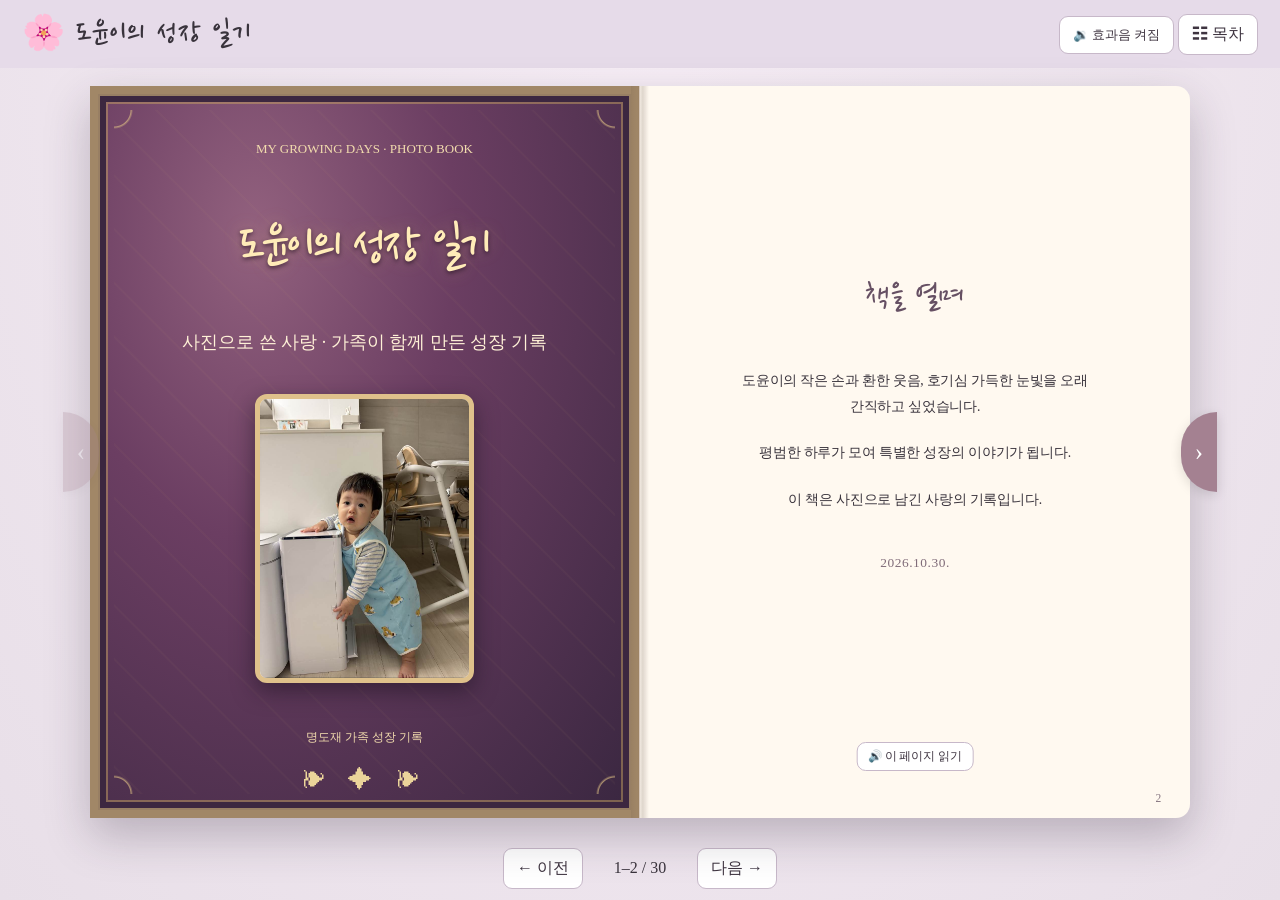
==== commit 65b1a18e: "Add files via upload" ====
--- a/doyoun/index.html
+++ b/doyoun/index.html
@@ -1,3 +1,326 @@
-<!doctype html><html lang="ko"><head><meta charset="UTF-8"><meta name="viewport" content="width=device-width, initial-scale=1"><meta name="theme-color" content="#eee6ed"><title>도윤이의 성장 시집</title><style>
-*{box-sizing:border-box}body{margin:0;font-family:Georgia,'Noto Serif KR','Malgun Gothic',serif;color:#39333c;background:#f2edf3}header{height:68px;background:#e6dbe9;display:flex;align-items:center;justify-content:space-between;padding:0 22px;gap:10px}header strong{font-size:clamp(15px,2vw,22px)}button,select{font:inherit;border:1px solid #c7b8c9;background:white;color:#3e3440;border-radius:9px;padding:9px 13px;cursor:pointer}button:hover{background:#f7eefa}.stage{height:calc(100dvh - 132px);min-height:390px;display:flex;justify-content:center;align-items:center;padding:12px}.book{width:min(1100px,100%);height:100%;background:#fffdf9;box-shadow:0 12px 45px #49394c35;border-radius:12px;overflow:hidden;position:relative}.page{height:100%;display:flex;flex-direction:column;padding:clamp(14px,3vh,34px) clamp(15px,4vw,55px);text-align:center;overflow:auto}.page h1{font-size:clamp(24px,4vw,48px);margin:12px 0}.page h2{font-size:clamp(19px,3vw,32px);margin:8px 0 18px}.page .body{white-space:pre-line;line-height:2.1;font-size:clamp(15px,1.8vw,21px);margin:auto}.cover{background:linear-gradient(140deg,#f6eff8,#fff9ee)}.cover img{height:58%;max-width:80%;object-fit:contain;border-radius:12px;margin:auto}.poem{display:grid;grid-template-columns:1fr 1fr;gap:24px;align-items:center;height:100%}.poem img{width:100%;height:100%;max-height:60vh;object-fit:contain;border-radius:12px}.gallery{display:grid;grid-template-columns:repeat(2,minmax(0,1fr));grid-template-rows:repeat(3,minmax(0,1fr));gap:9px;flex:1;min-height:0}.gallery img{width:100%;height:100%;object-fit:contain;background:#f5f1ee;border-radius:7px;cursor:zoom-in}.gallery figure{margin:0;min-height:0;overflow:hidden}.toolbar{height:64px;display:flex;align-items:center;justify-content:center;gap:12px}.count{min-width:90px;text-align:center}.toc{display:grid;grid-template-columns:repeat(2,1fr);gap:9px;max-width:640px;width:100%;margin:15px auto}.toc button{text-align:left}.foot{font-size:12px;color:#827687;margin-top:8px}.lightbox{position:fixed;inset:0;background:#000e;display:none;align-items:center;justify-content:center;z-index:20;padding:30px}.lightbox.open{display:flex}.lightbox img{max-height:92%;max-width:95%;object-fit:contain}.lightbox button{position:absolute;right:15px;top:15px}.muted{font-size:13px;color:#746a75}@media(max-width:650px){header{height:58px;padding:0 9px}header button{padding:7px;font-size:12px}.stage{height:calc(100dvh - 115px);padding:7px}.toolbar{height:57px}.page{padding:12px}.poem{display:flex;flex-direction:column;gap:5px}.poem img{max-height:36%;height:36%;width:100%}.poem .body{line-height:1.75}.gallery{gap:5px}.toc{grid-template-columns:1fr}.cover img{max-width:95%}}</style></head><body><header><strong>🌸 도윤이의 성장 시집</strong><div><button id="menu">☷ 목차</button> <button id="speak">🔊 이 페이지 읽기</button></div></header><main class="stage"><article class="book" id="book" aria-live="polite"></article></main><nav class="toolbar"><button id="prev">← 이전</button><span class="count" id="counter"></span><button id="next">다음 →</button></nav><div class="lightbox" id="lightbox"><button id="close">✕ 닫기</button><img id="zoom" alt="확대 사진"></div><script>
-const pages=[{"type": "cover", "title": "도윤이의 성장 시집", "subtitle": "사진으로 쓴 사랑 · 가족이 함께 만든 성장 기록", "images": ["1000177016.jpg"]}, {"type": "intro", "title": "책을 열며", "text": "도윤이의 작은 손과 환한 웃음, 호기심 가득한 눈빛을 오래 간직하고 싶었습니다. 평범한 하루가 모여 특별한 성장의 이야기가 됩니다. 이 책은 사진으로 남긴 사랑의 기록입니다."}, {"type": "toc", "title": "차례"}, {"type": "poem", "title": "작은 우주", "text": "작은 손 하나가\n우리 집의 계절을 바꾸었다.\n눈을 맞추면 봄이 오고\n웃음 한 번에 햇살이 번진다.\n도윤아, 너의 하루가\n우리에게는 한 권의 시란다.", "images": ["1000177016.jpg"]}, {"type": "poem", "title": "한 숟가락의 세상", "text": "조그만 입을 벌려\n세상의 맛을 배운다.\n한 숟가락에는 정성이 담기고\n입가에 묻은 밥풀에는\n오늘도 무럭무럭 자라는\n행복이 묻어난다.", "images": ["1000177023.jpg"]}, {"type": "poem", "title": "첫걸음", "text": "두 손으로 세상을 붙잡고\n한 발, 또 한 발.\n넘어져도 다시 일어서는\n작은 용기를 바라본다.\n네가 내딛는 모든 길에\n사랑이 먼저 가 있기를.", "images": ["1000177030.jpg"]}, {"type": "poem", "title": "웃음꽃", "text": "까르르, 작은 웃음이\n온 방에 꽃처럼 피어난다.\n눈을 찡그린 표정도\n장난기 가득한 얼굴도\n우리에게는 오래 간직할\n눈부신 오늘의 선물.", "images": ["1000177038.jpg"]}, {"type": "poem", "title": "함께라는 이름", "text": "식탁에 둘러앉은 얼굴들\n너를 바라보며 환해진다.\n손에서 손으로 건네는 온기\n사랑은 거창한 말이 아니라\n함께 밥을 먹고 웃는\n이 평범하고 귀한 시간.", "images": ["1000177044.jpg"]}, {"type": "poem", "title": "도윤이에게", "text": "도윤아, 천천히 자라렴.\n세상이 넓다는 것을 알게 될 때\n언제든 돌아와 쉴 수 있는\n따뜻한 품이 있음을 기억하렴.\n오늘의 너를 사랑하고\n내일의 너를 응원한다.", "images": ["1000177050.jpg"]}, {"type": "gallery", "title": "성장의 순간 1", "images": ["1000177016.jpg", "1000177017.jpg", "1000177018.jpg", "1000177019.jpg", "1000177020.jpg", "1000177022.jpg"]}, {"type": "gallery", "title": "성장의 순간 2", "images": ["1000177023.jpg", "1000177024.jpg", "1000177025.jpg", "1000177027.jpg", "1000177028.jpg", "1000177029.jpg"]}, {"type": "gallery", "title": "성장의 순간 3", "images": ["1000177030.jpg", "1000177031.jpg", "1000177032.jpg", "1000177033.jpg", "1000177034.jpg", "1000177035.jpg"]}, {"type": "gallery", "title": "성장의 순간 4", "images": ["1000177038.jpg", "1000177039.jpg", "1000177040.jpg", "1000177041.jpg", "1000177042.jpg", "1000177043.jpg"]}, {"type": "gallery", "title": "성장의 순간 5", "images": ["1000177044.jpg", "1000177045.jpg", "1000177046.jpg", "1000177047.jpg", "1000177048.jpg", "1000177049.jpg"]}, {"type": "gallery", "title": "성장의 순간 6", "images": ["1000177050.jpg", "1000177051.jpg", "1000177052.jpg", "1000177053.jpg", "1000177054.jpg"]}, {"type": "letter", "title": "사랑하는 도윤이에게", "text": "도윤아, 네가 웃으면 우리도 웃고, 네가 한 걸음 내딛으면 우리 마음도 함께 설렌단다. 오늘 사진 속의 작은 순간들이 훗날 너에게 따뜻한 기억이 되기를 바란다. 언제나 건강하고 밝게 자라렴.\n\n사랑을 담아, 할머니·할아버지가."}];let current=0;const book=document.getElementById('book'),counter=document.getElementById('counter');const embeddedPhotos={"1000177022.jpg":"[data-uri]","1000177041.jpg":"[data-uri]","1000177029.jpg":"[data-uri]